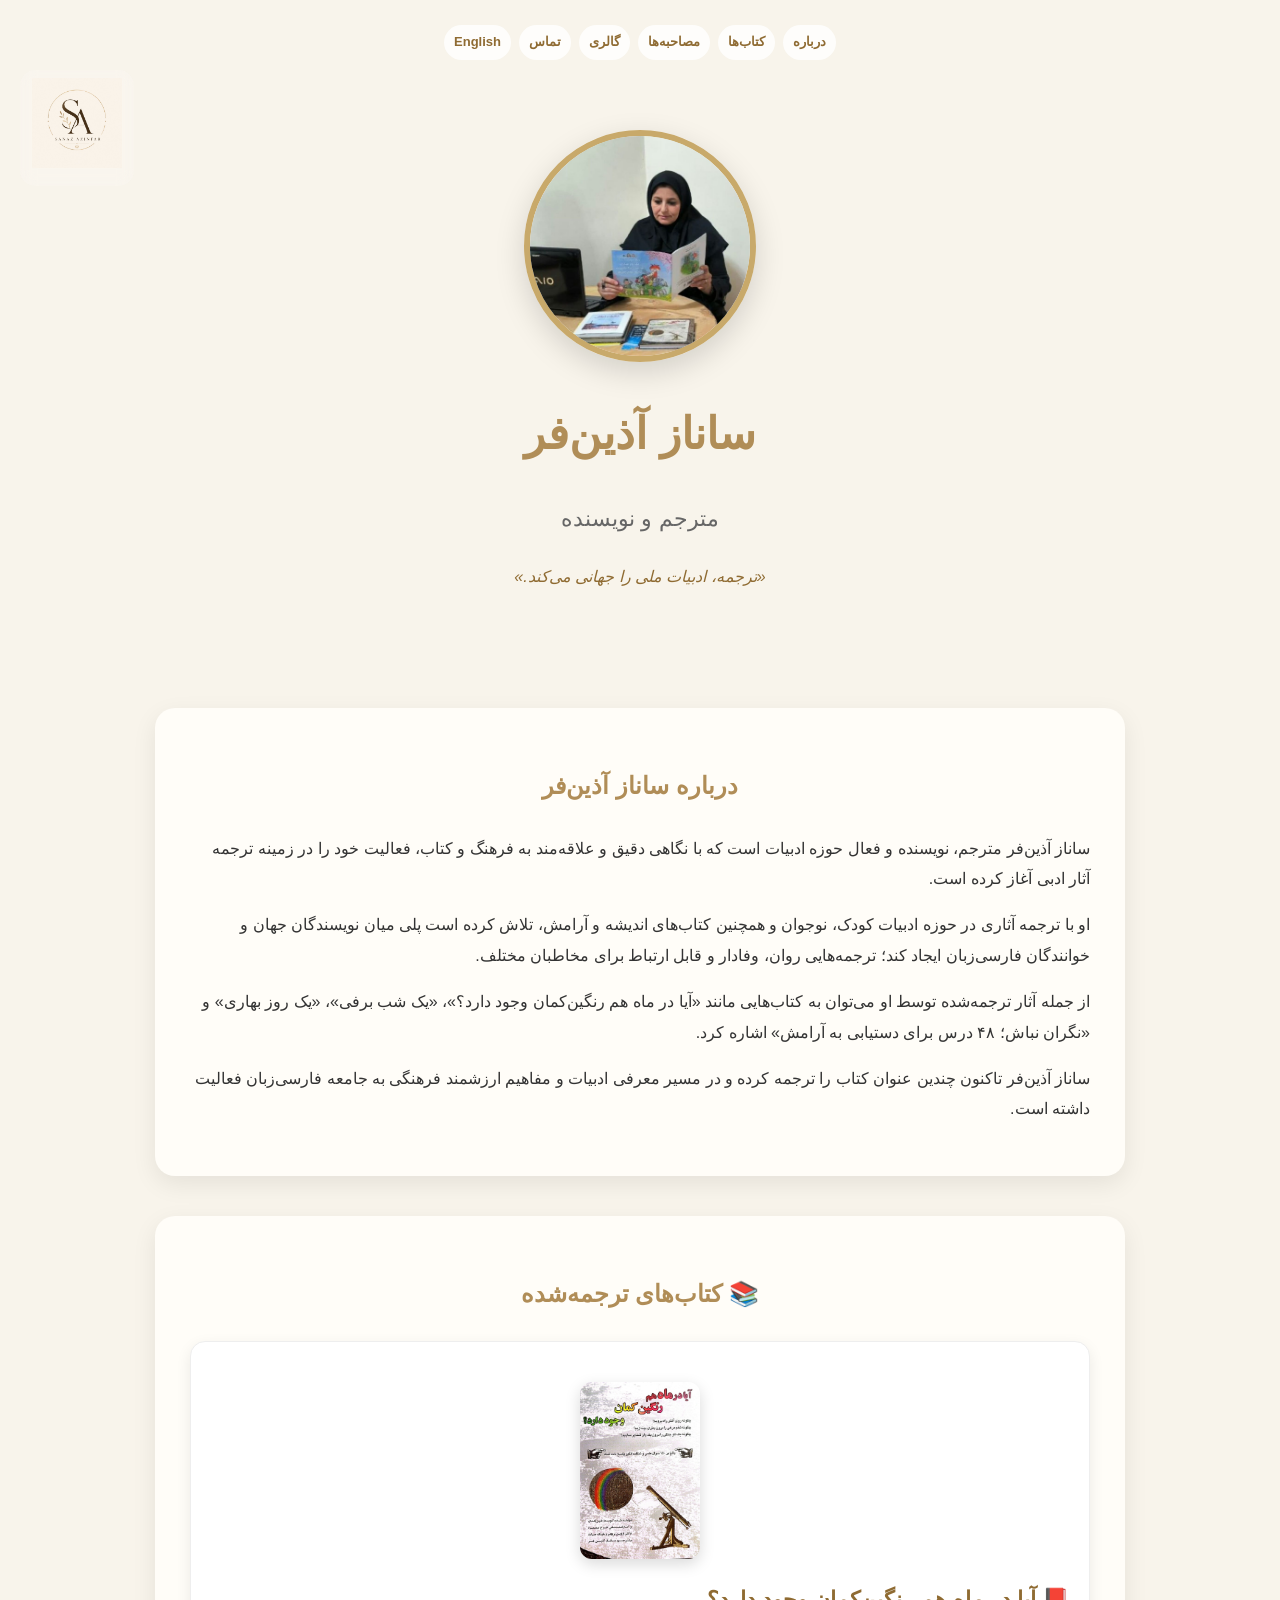
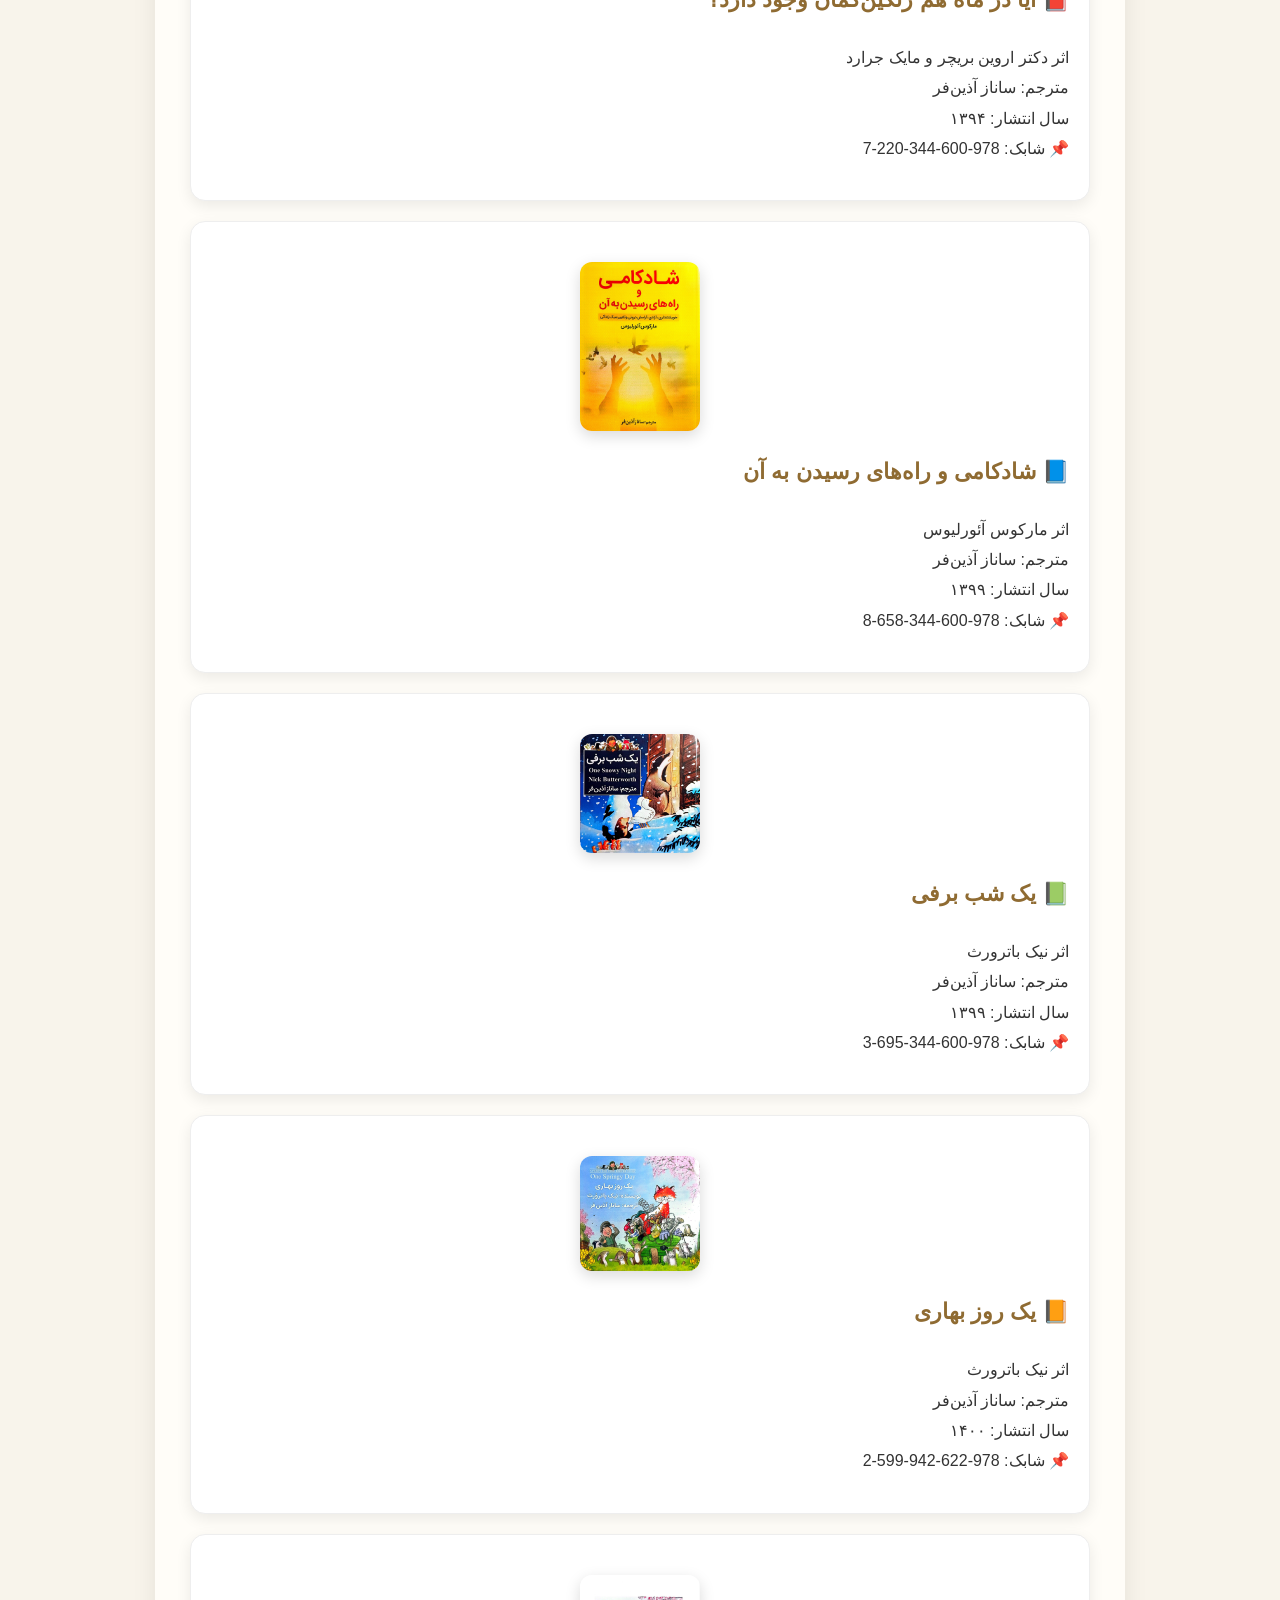
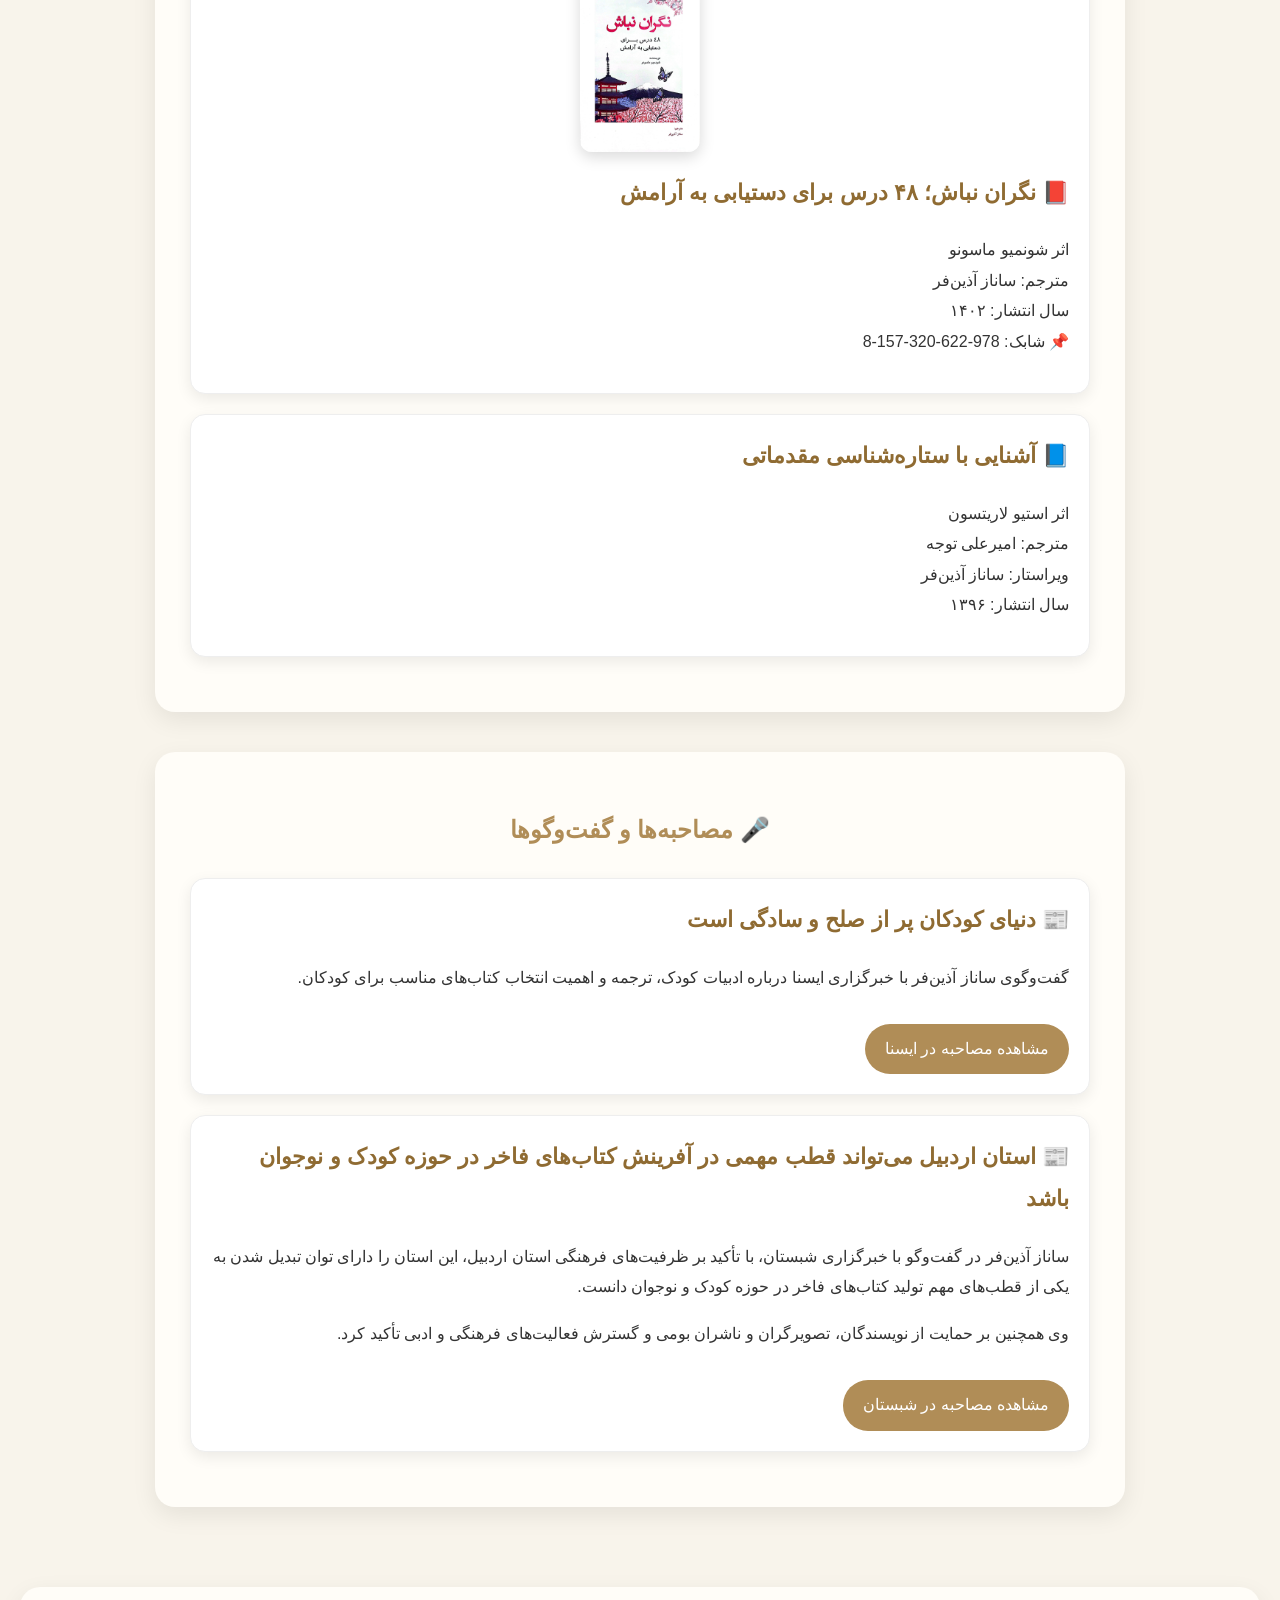
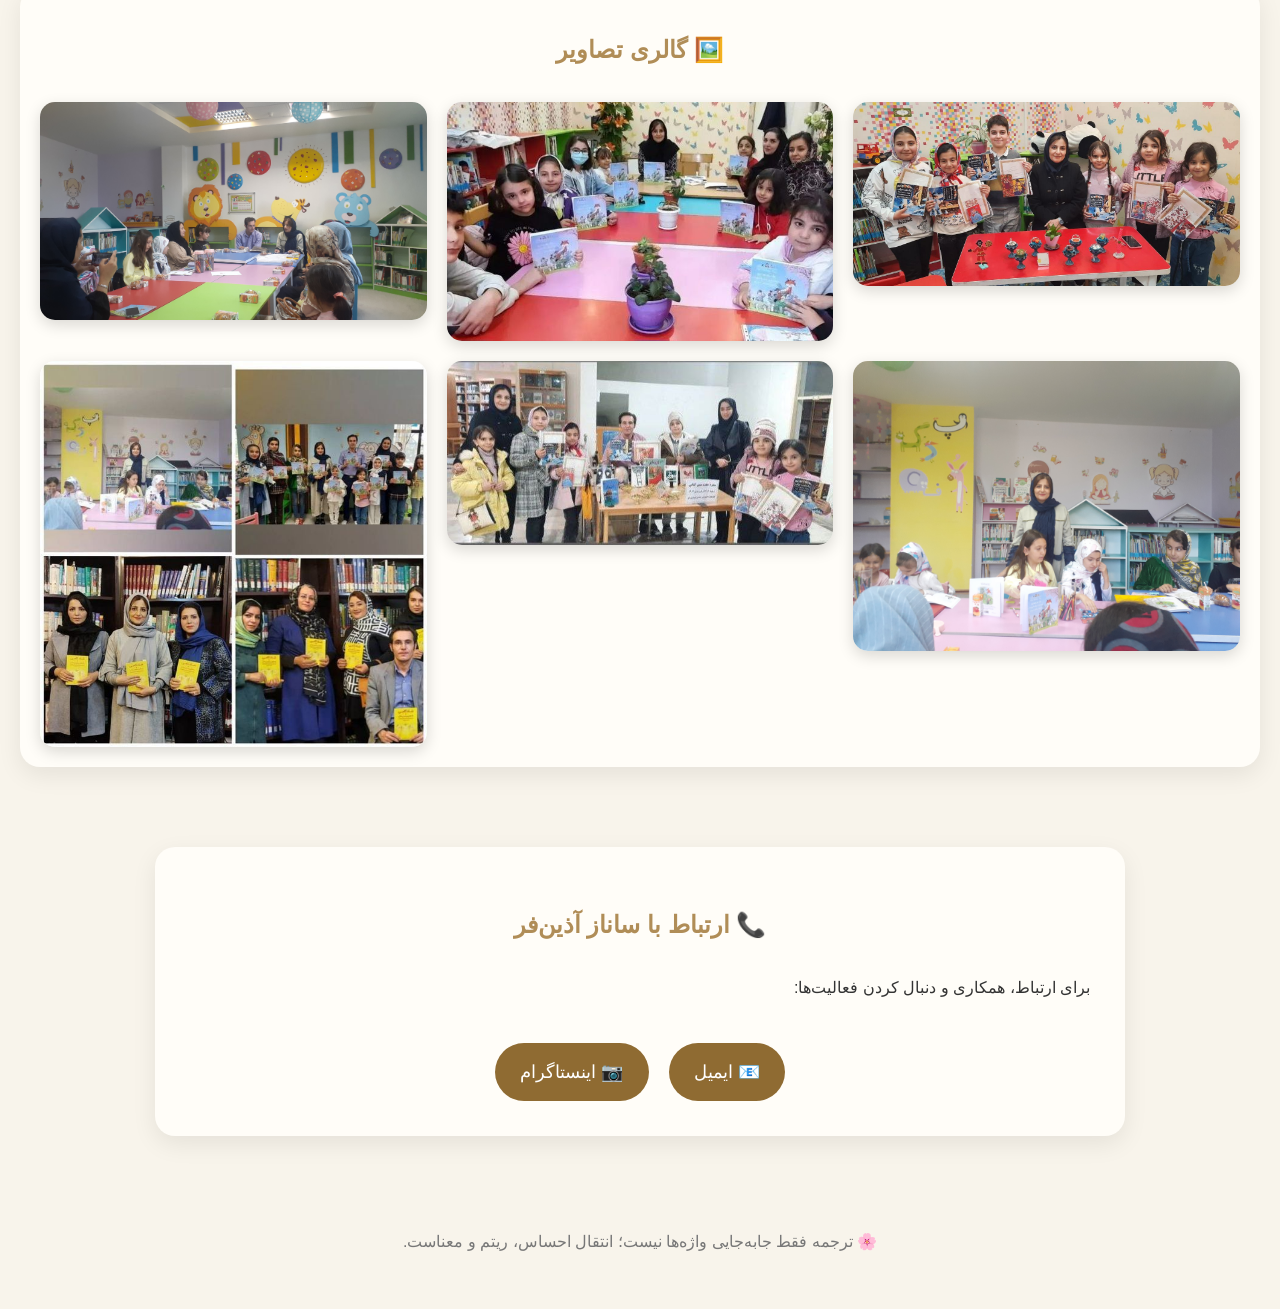
==== index.html @ e82d0c6e "Update index.html" ====
<!DOCTYPE html>
<html lang="fa" dir="rtl">

<head>
<meta charset="UTF-8">
<meta name="viewport" content="width=device-width, initial-scale=1.0">
<title>ساناز آذین‌فر | مترجم و نویسنده</title>

<link rel="stylesheet" href="style.css?v=2">

</head>

<body>

  <div class="logo">
    <img src="logo.jpg" alt="Sanaz Azinfar">
</div>
  
<nav>
<a href="#about">درباره</a>
<a href="#books">کتاب‌ها</a>
<a href="#interviews">مصاحبه‌ها</a>
  <a href="#gallery">گالری</a>
<a href="#contact">تماس</a>
  <a href="en/index.html">English</a>
</nav>
<header>

<img src="sanaz.jpg" class="profile" alt="ساناز آذین‌فر">

<h1>ساناز آذین‌فر</h1>

<p class="job">مترجم و نویسنده</p>

<p class="quote">
«ترجمه، ادبیات ملی را جهانی می‌کند.»
</p>

</header>

<section id="about">
<h2>درباره ساناز آذین‌فر</h2>

<p>
ساناز آذین‌فر مترجم، نویسنده و فعال حوزه ادبیات است که با نگاهی دقیق و علاقه‌مند به فرهنگ و کتاب، فعالیت خود را در زمینه ترجمه آثار ادبی آغاز کرده است.
</p>

<p>
او با ترجمه آثاری در حوزه ادبیات کودک، نوجوان و همچنین کتاب‌های اندیشه و آرامش، تلاش کرده است پلی میان نویسندگان جهان و خوانندگان فارسی‌زبان ایجاد کند؛ ترجمه‌هایی روان، وفادار و قابل ارتباط برای مخاطبان مختلف.
</p>

<p>
از جمله آثار ترجمه‌شده توسط او می‌توان به کتاب‌هایی مانند «آیا در ماه هم رنگین‌کمان وجود دارد؟»، «یک شب برفی»، «یک روز بهاری» و «نگران نباش؛ ۴۸ درس برای دستیابی به آرامش» اشاره کرد.
</p>

<p>
ساناز آذین‌فر تاکنون چندین عنوان کتاب را ترجمه کرده و در مسیر معرفی ادبیات و مفاهیم ارزشمند فرهنگی به جامعه فارسی‌زبان فعالیت داشته است.
</p>

</section>
<section id="books">

<h2>📚 کتاب‌های ترجمه‌شده</h2>

<div class="book">
  <img src="book1.jpg" class="book-img">
<h3>📕 آیا در ماه هم رنگین‌کمان وجود دارد؟</h3>
<p>
اثر دکتر اروین بریچر و مایک جرارد<br>
مترجم: ساناز آذین‌فر<br>
سال انتشار: ۱۳۹۴<br>
📌 شابک: 978-600-344-220-7
</p>
</div>

<div class="book">
  <img src="book2.jpg" class="book-img">
<h3>📘 شادکامی و راه‌های رسیدن به آن</h3>

  <p>
اثر مارکوس آئورلیوس<br>
مترجم: ساناز آذین‌فر<br>
سال انتشار: ۱۳۹۹<br>
📌 شابک: 978-600-344-658-8
</p>
  
</div>

<div class="book">
  <img src="book3.jpg" class="book-img">
<h3>📗 یک شب برفی</h3>
<p>
اثر نیک باترورث<br>
مترجم: ساناز آذین‌فر<br>
سال انتشار: ۱۳۹۹<br>
📌 شابک: 978-600-344-695-3
</p>
</div>

<div class="book">
  <img src="book4.jpg" class="book-img">
<h3>📙 یک روز بهاری</h3>
<p>
اثر نیک باترورث<br>
مترجم: ساناز آذین‌فر<br>
سال انتشار: ۱۴۰۰<br>
📌 شابک: 978-622-942-599-2
</p>
</div>

<div class="book">
  <img src="book5.jpg" class="book-img">
<h3>📕 نگران نباش؛ ۴۸ درس برای دستیابی به آرامش</h3>
<p>
اثر شونمیو ماسونو<br>
مترجم: ساناز آذین‌فر<br>
سال انتشار: ۱۴۰۲<br>
📌 شابک: 978-622-320-157-8
</p>
</div>

<div class="book">
<h3>📘 آشنایی با ستاره‌شناسی مقدماتی</h3>
<p>
اثر استیو لاریتسون<br>
مترجم: امیرعلی توجه<br>
ویراستار: ساناز آذین‌فر<br>
سال انتشار: ۱۳۹۶
</p>
</div>

</section>
<section id="interviews">
<h2>🎤 مصاحبه‌ها و گفت‌وگوها</h2>

<div class="book">

<h3>📰 دنیای کودکان پر از صلح و سادگی است</h3>

<p>
گفت‌وگوی ساناز آذین‌فر با خبرگزاری ایسنا درباره ادبیات کودک، ترجمه و اهمیت انتخاب کتاب‌های مناسب برای کودکان.
</p>

<a href="https://www.isna.ir/news/1402110402718/%D8%AF%D9%86%DB%8C%D8%A7%DB%8C-%DA%A9%D9%88%D8%AF%DA%A9%D8%A7%D9%86-%D9%BE%D8%B1-%D8%A7%D8%B2-%D8%B5%D9%84%D8%AD-%D9%88-%D8%B3%D8%A7%D8%AF%DA%AF%DB%8C-%D8%A7%D8%B3%D8%AA" target="_blank">
مشاهده مصاحبه در ایسنا
</a>

</div>

  <div class="book">
    <h3>📰 استان اردبیل می‌تواند قطب مهمی در آفرینش کتاب‌های فاخر در حوزه کودک و نوجوان باشد</h3>

    <p>
        ساناز آذین‌فر در گفت‌وگو با خبرگزاری شبستان، با تأکید بر ظرفیت‌های فرهنگی استان اردبیل، این استان را دارای توان تبدیل شدن به یکی از قطب‌های مهم تولید کتاب‌های فاخر در حوزه کودک و نوجوان دانست.
    </p>

    <p>
        وی همچنین بر حمایت از نویسندگان، تصویرگران و ناشران بومی و گسترش فعالیت‌های فرهنگی و ادبی تأکید کرد.
    </p>

    <a href="https://www.shabestan.news/news/1042023/%D8%A7%D8%B3%D8%AA%D8%A7%D9%86-%D8%A7%D8%B1%D8%AF%D8%A8%DB%8C%D9%84-%D9%85%DB%8C-%D8%AA%D9%88%D8%A7%D9%86%D8%AF-%D9%82%D8%B7%D8%A8-%D9%85%D9%87%D9%85%DB%8C-%D8%AF%D8%B1-%D8%A2%D9%81%D8%B1%DB%8C%D9%86%D8%B4-%DA%A9%D8%AA%D8%A7%D8%A8-%D9%87%D8%A7%DB%8C-%D9%81%D8%A7%D8%AE%D8%B1-%D8%AF%D8%B1-%D8%AD%D9%88%D8%B2%D9%87"
       target="_blank">
       مشاهده مصاحبه در شبستان
    </a>
</div>
  
</section>

  <section id="gallery">
    <h2>🖼️ گالری تصاویر</h2>

    <div class="gallery">

<img src="photo2.jpg" alt="عکس 2">
<img src="photo3.jpg" alt="عکس 3">
<img src="photo4.jpg" alt="عکس 4">
<img src="photo5.jpg" alt="عکس 5">
<img src="photo6.jpg" alt="عکس 6">
      <img src="photo7.jpg" alt="عکس 7">
      
    </div>
</section>

<section id="contact">

<h2>📞 ارتباط با ساناز آذین‌فر</h2>

<p>برای ارتباط، همکاری و دنبال کردن فعالیت‌ها:</p>

<div class="social-links">

<a href="mailto:sanazazinfar38@gmail.com" target="_blank">
📧 ایمیل
</a>

<a href="https://www.instagram.com/sanaz_azinfar" target="_blank">
📷 اینستاگرام
</a>

</div>

</section>

<footer>

<p>
🌸 ترجمه فقط جابه‌جایی واژه‌ها نیست؛ انتقال احساس، ریتم و معناست.
</p>

</footer>

  <script>
window.addEventListener("scroll", function () {
    const nav = document.querySelector("nav");

    if (window.scrollY > 200) {
        nav.classList.add("show");
    } else {
        nav.classList.remove("show");
    }
});
</script>
  
</body>
</html>
---- style.css ----
@import url('https://fonts.googleapis.com/css2?family=Vazirmatn:wght@400;500;700&display=swap');

body{
    font-family:'Vazirmatn', sans-serif;
    line-height:2;
}
body{
    margin:0;
    background:#f8f4eb;
    color:#333;
    font-family:Tahoma,sans-serif;
    line-height:1.9;
}

header{
    text-align:center;
    padding:60px 20px;
}

.profile{
    width:220px;
    height:220px;
    border-radius:50%;
    object-fit:cover;
    border:6px solid #c8a96a;
    box-shadow:0 10px 30px rgba(0,0,0,.15);
}

h1{
    color:#b08d57;
    font-size:44px;
    margin:20px 0 10px;
}

.job{
    font-size:22px;
    color:#666;
}

.quote{
    color:#8f6b32;
    font-style:italic;
}

section{
    max-width:900px;
    margin:40px auto;
    padding:35px;
    background:#fffdf8;
    border-radius:20px;
    box-shadow:0 8px 25px rgba(0,0,0,.08);
}

h2{
    color:#b08d57;
    text-align:center;
    margin-bottom:25px;
}

.book{
    background:#ffffff;
    border-right:6px solid #c8a96a;
    border-radius:15px;
    padding:20px;
    margin:20px 0;
    box-shadow:0 5px 15px rgba(0,0,0,.08);
    transition:transform .25s ease;
}

.book:hover{
    transform:translateY(-5px);
}

.book h3{
    margin-top:0;
    color:#8f6b32;
}

footer{
    text-align:center;
    padding:35px;
    color:#777;
}

.email-btn{
    display:inline-block;
    background:#b08d57;
    color:white;
    text-decoration:none;
    padding:14px 35px;
    border-radius:40px;
    font-size:18px;
    transition:.3s;
}

.email-btn:hover{
    transform:scale(1.05);
    background:#8f6b32;
}

.book-img{
    width:120px !important;
    height:180px !important;
    object-fit:cover;
    display:block;
    margin:0 auto 20px;
    border-radius:12px;
    box-shadow:0 5px 15px rgba(0,0,0,.15);
}

@media (max-width:768px){

.profile{
    width:170px;
    height:170px;
}

h1{
    font-size:34px;
}

section{
    margin:20px;
    padding:25px;
}

}
.book-img{
    width:120px !important;
    max-width:120px !important;
    height:auto !important;
    display:block !important;
    margin:20px auto !important;
    border-radius:12px;
}
.book{
    border:1px solid #eee;
}

.book h3{
    font-size:22px;
}

a{
    display:inline-block;
    margin-top:15px;
    padding:10px 20px;
    background:#b08d57;
    color:white;
    border-radius:25px;
    text-decoration:none;
}

a:hover{
    opacity:.8;
}
.profile-img{
    width:220px;
    height:220px;
    object-fit:cover;
    border-radius:50%;
    display:block;
    margin:20px auto;
    box-shadow:0 8px 25px rgba(0,0,0,.15);
}

nav{
    position:fixed;
    top:10px;
    left:50%;
    transform:translateX(-50%);
    display:flex;
    justify-content:center;
    align-items:center;
    gap:8px;
    background:transparent;
    padding:0;
    z-index:9999;
}

nav a{
    background:#ffffffcc;
    color:#8f6b32;
    text-decoration:none;
    padding:5px 10px;
    border-radius:20px;
    font-size:13px;
    font-weight:bold;
    transition:.3s;
}

nav a:hover{
    background:#8f6b32;
    color:#fff;
}

html{
    scroll-behavior:smooth;
}
.logo{
    position: fixed;
top:70px;
    left:20px;
    z-index:1000;
    background: rgba(255,255,255,.15);
    backdrop-filter: blur(8px);
    padding:8px 12px;
    border-radius:15px;
    transition:.3s;
}

.logo img{
    width:90px;
    height:auto;
}

.logo:hover{
    transform:scale(1.08);
}
#gallery{
    max-width:1200px;
    margin:80px auto;
    padding:20px;
}

#gallery h2{
    text-align:center;
    margin-bottom:30px;
}

.gallery{
    display:grid;
    grid-template-columns:repeat(3,1fr);
    gap:20px;
}

.gallery img{
    width:100%;
    border-radius:15px;
    box-shadow:0 5px 15px rgba(0,0,0,.15);
    transition:.3s;
    cursor:pointer;
}

.gallery img:hover{
    transform:scale(1.04);
}
.social-links{
    display:flex;
    justify-content:center;
    gap:20px;
    flex-wrap:wrap;
    margin-top:25px;
}

.social-links a{
    background:#8f6b32;
    color:white;
    text-decoration:none;
    padding:12px 25px;
    border-radius:30px;
    font-size:18px;
    transition:.3s;
}

.social-links a:hover{
    background:#c8a96a;
    transform:scale(1.05);
}
body{
    padding-top:70px;
}
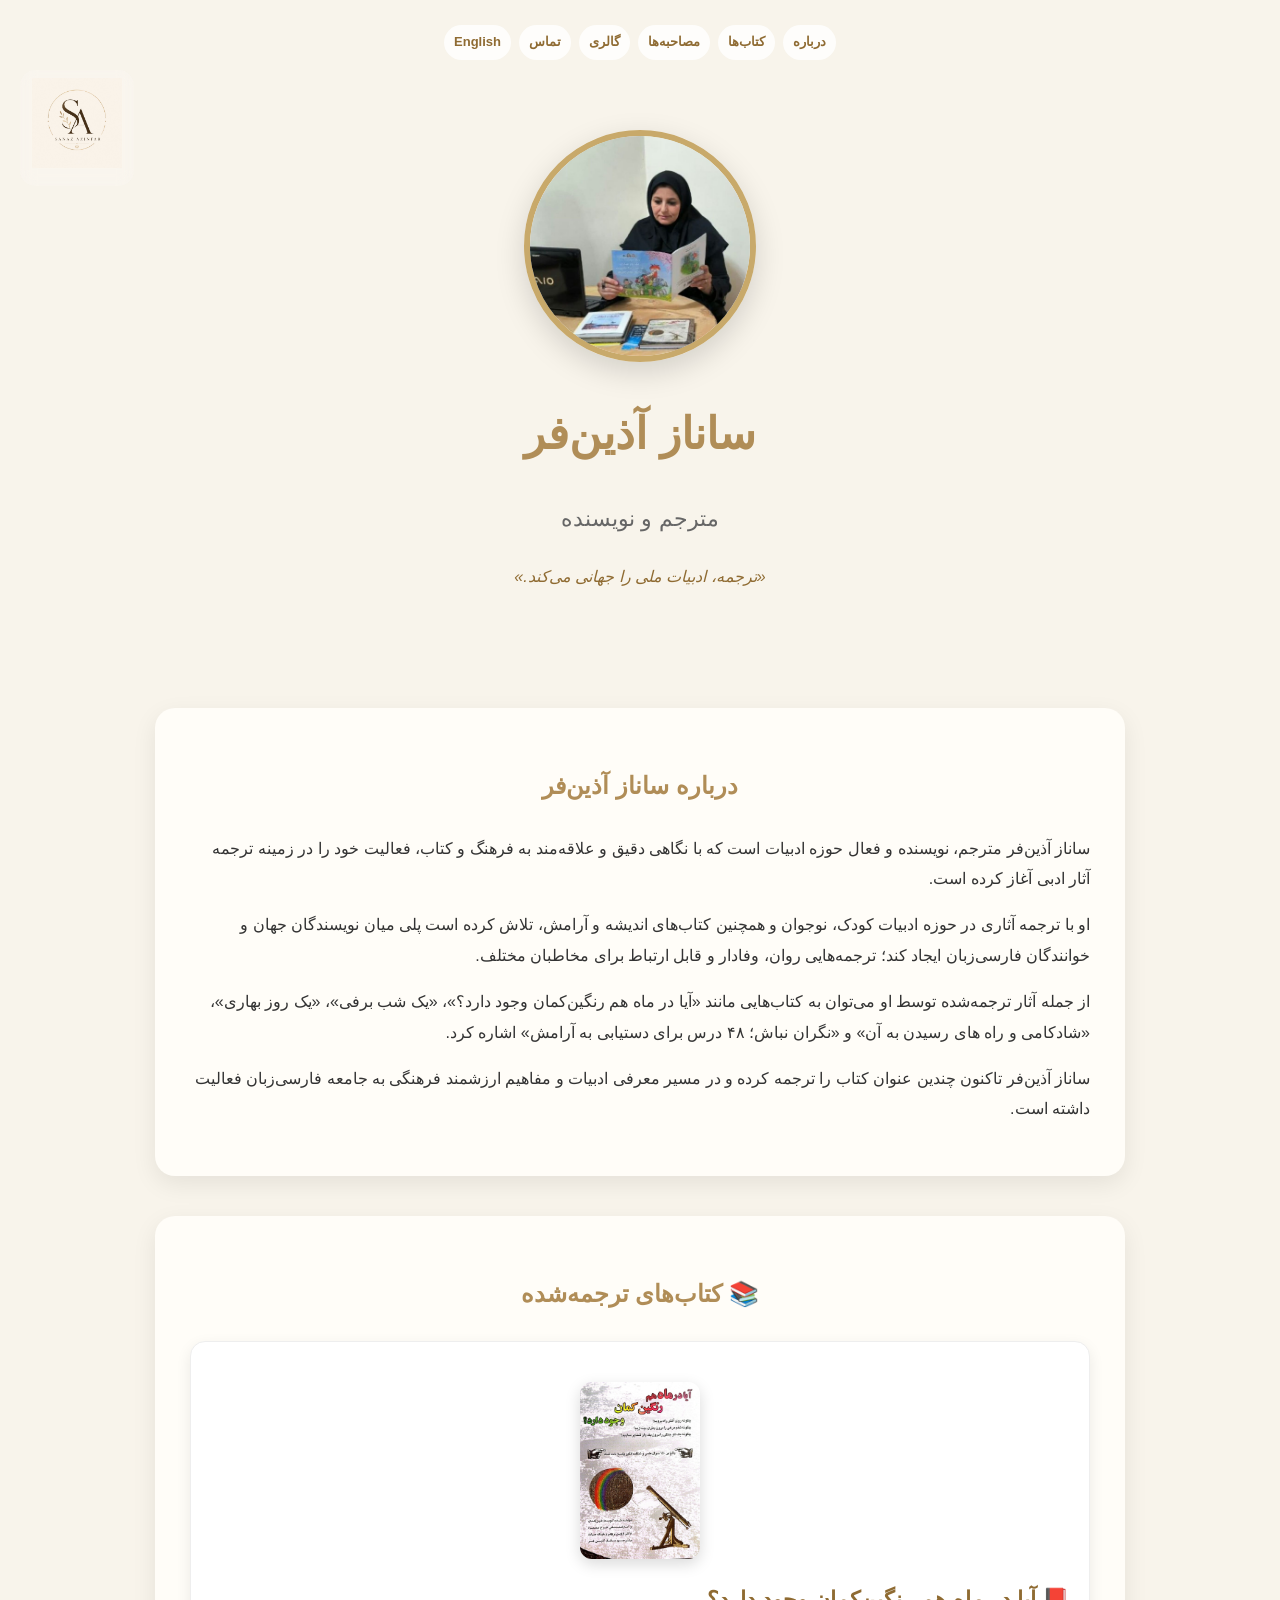
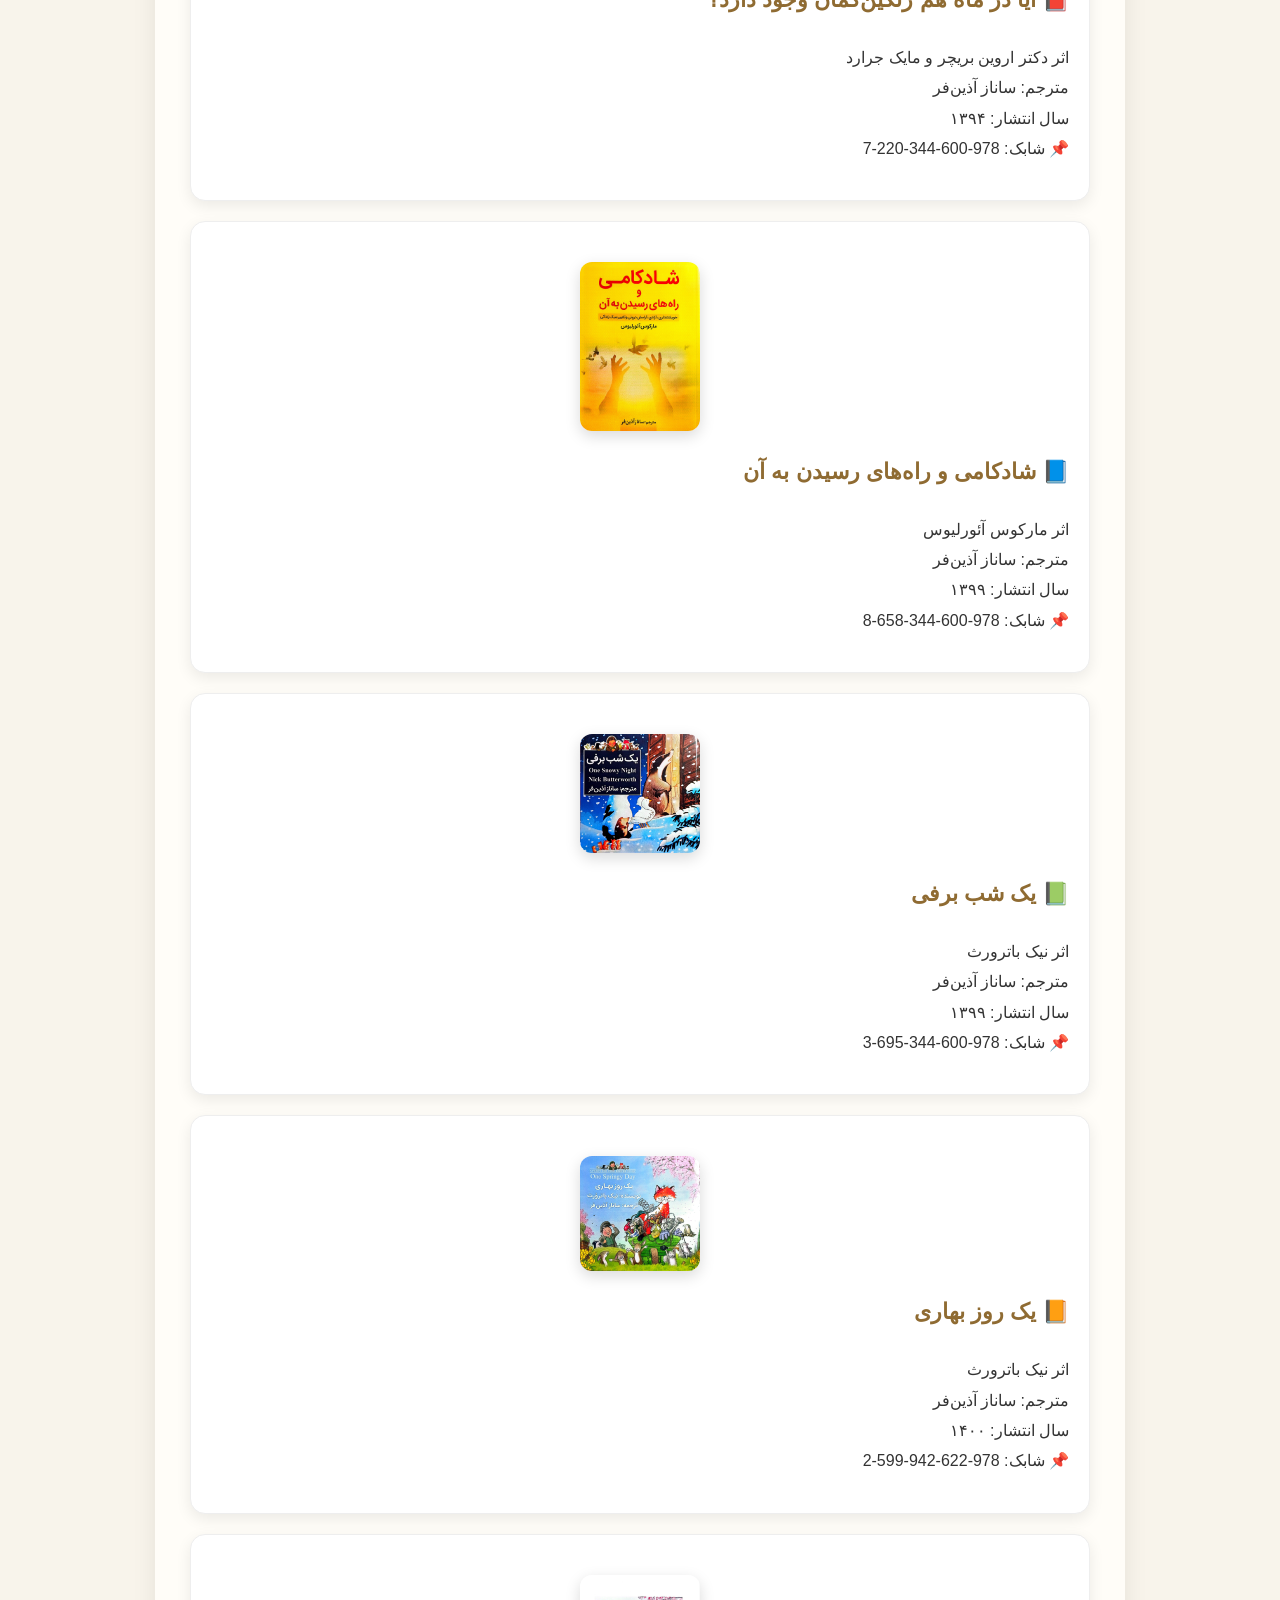
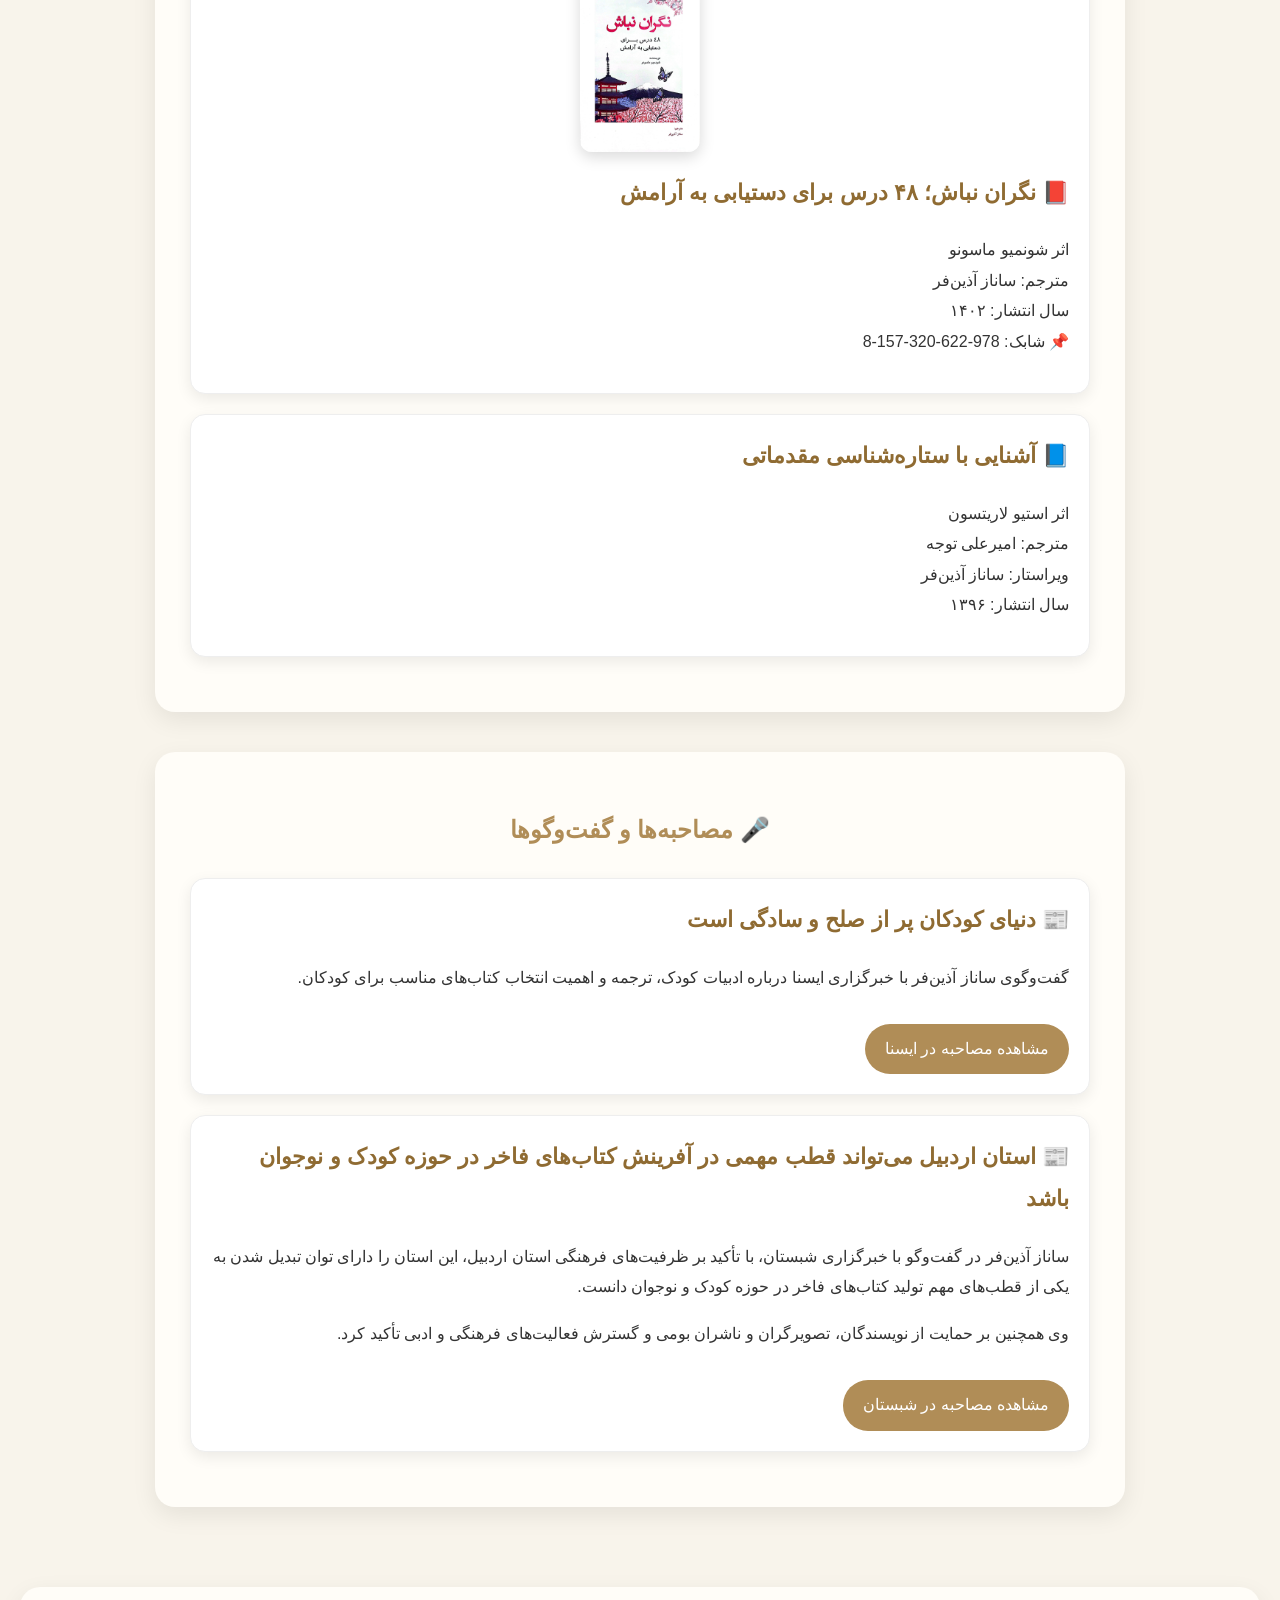
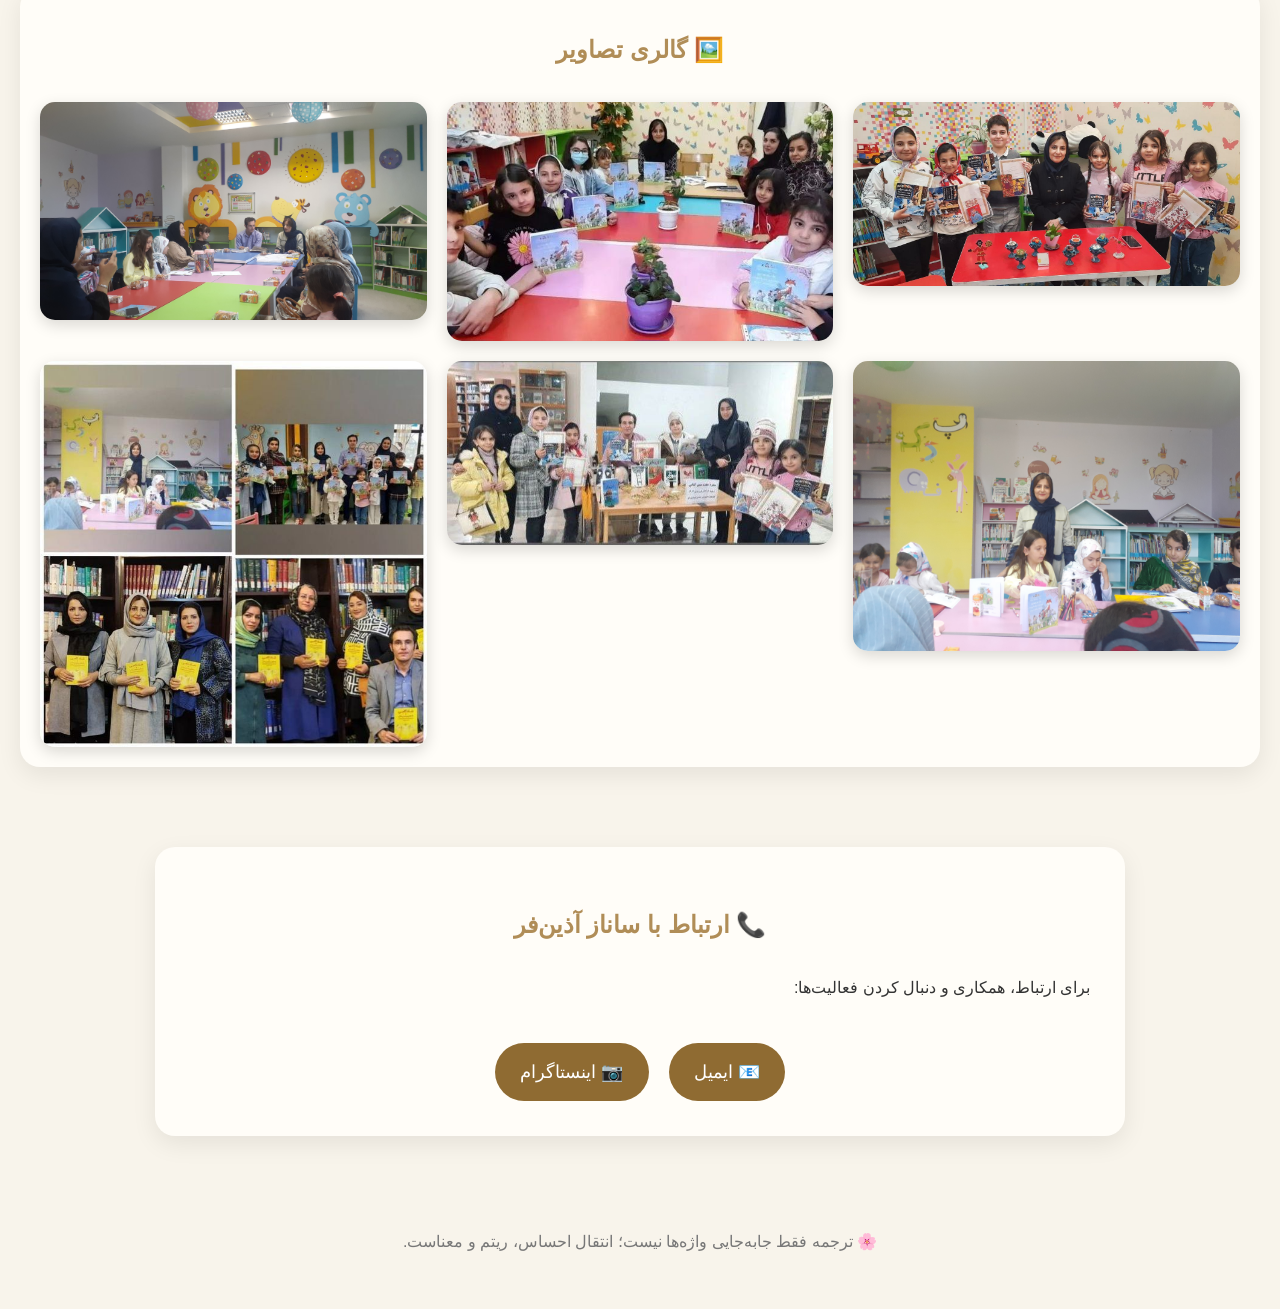
==== commit 35ea8aa3: "Update index.html" ====
--- a/index.html
+++ b/index.html
@@ -5,7 +5,11 @@
 <meta charset="UTF-8">
 <meta name="viewport" content="width=device-width, initial-scale=1.0">
 <title>ساناز آذین‌فر | مترجم و نویسنده</title>
-
+  
+<link rel="alternate" hreflang="fa" href="https://sanazazinfar.ir/">
+
+<link rel="alternate" hreflang="en" href="https://sanazazinfar.ir/en/">
+  
 <link rel="stylesheet" href="style.css?v=2">
 
 </head>
@@ -50,7 +54,7 @@
 </p>
 
 <p>
-از جمله آثار ترجمه‌شده توسط او می‌توان به کتاب‌هایی مانند «آیا در ماه هم رنگین‌کمان وجود دارد؟»، «یک شب برفی»، «یک روز بهاری» و «نگران نباش؛ ۴۸ درس برای دستیابی به آرامش» اشاره کرد.
+از جمله آثار ترجمه‌شده توسط او می‌توان به کتاب‌هایی مانند «آیا در ماه هم رنگین‌کمان وجود دارد؟»، «یک شب برفی»، «یک روز بهاری»، «شادکامی و راه های رسیدن به آن» و «نگران نباش؛ ۴۸ درس برای دستیابی به آرامش» اشاره کرد.
 </p>
 
 <p>
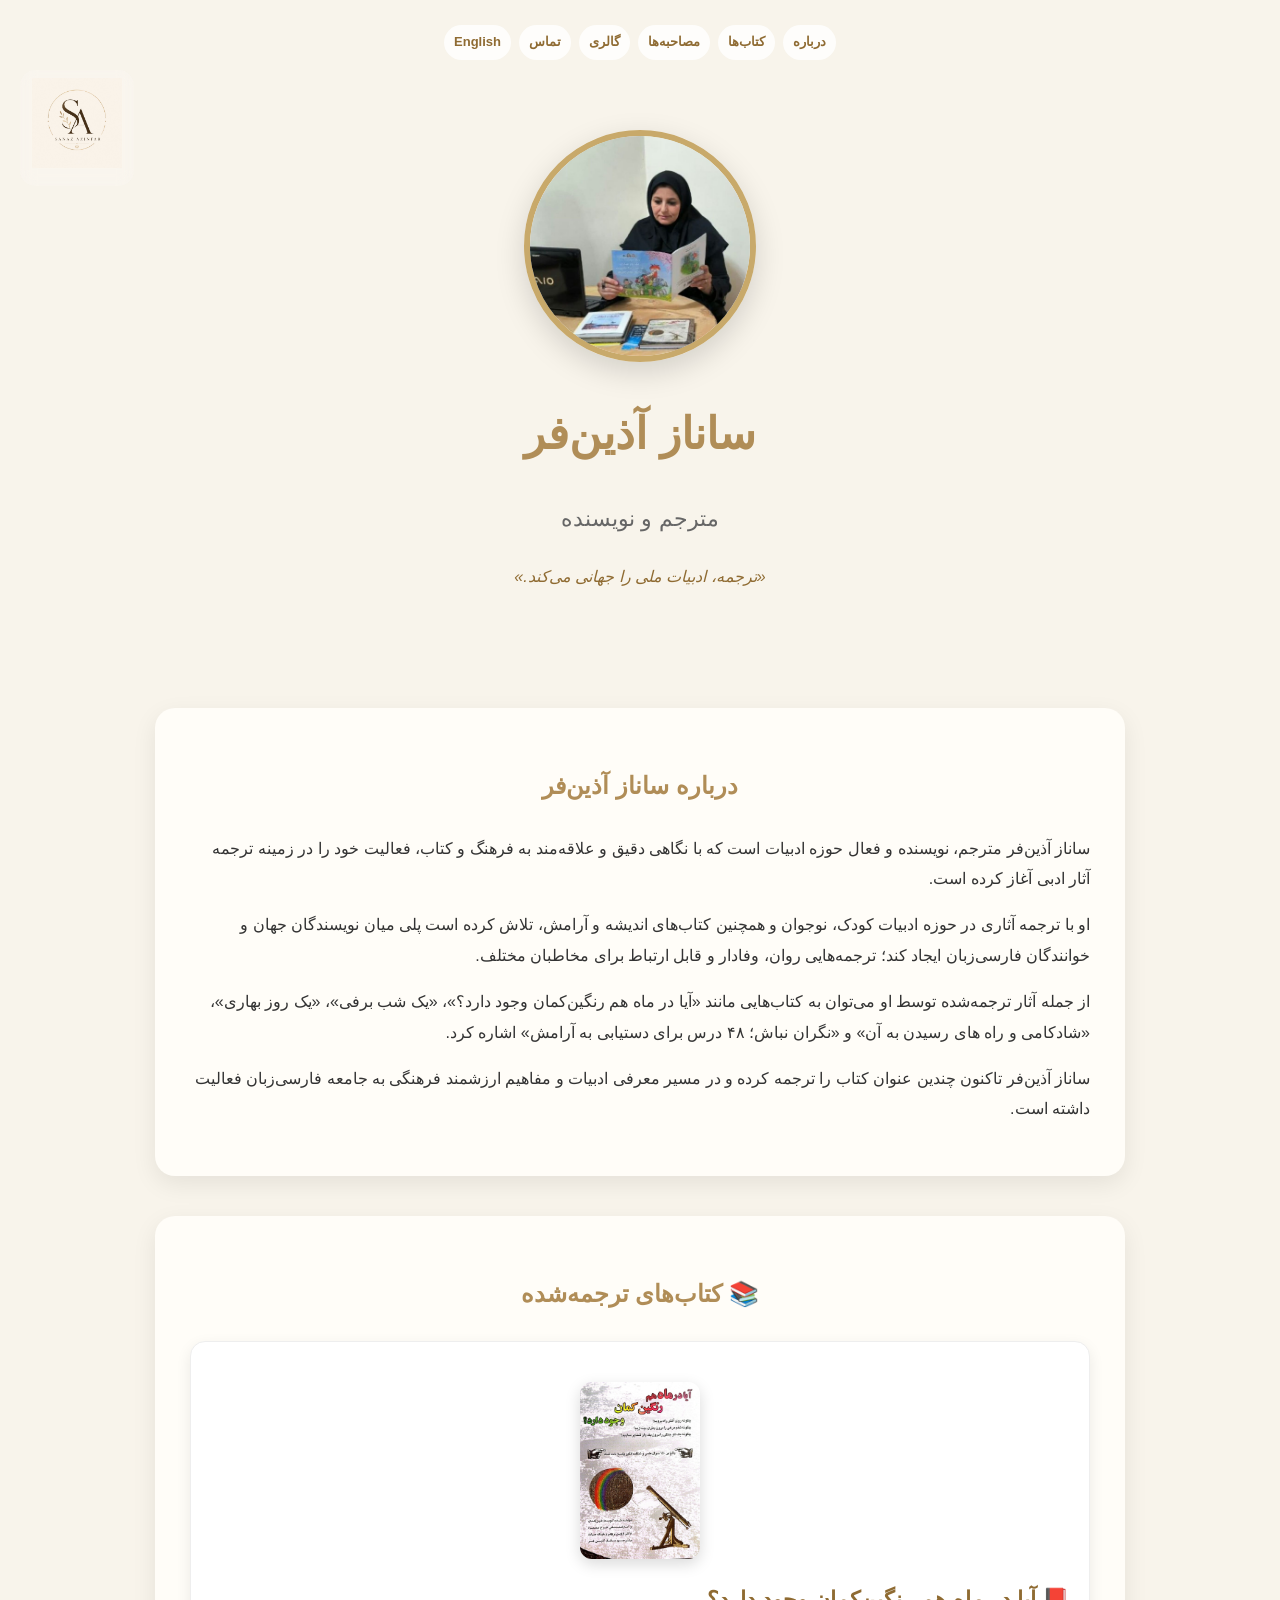
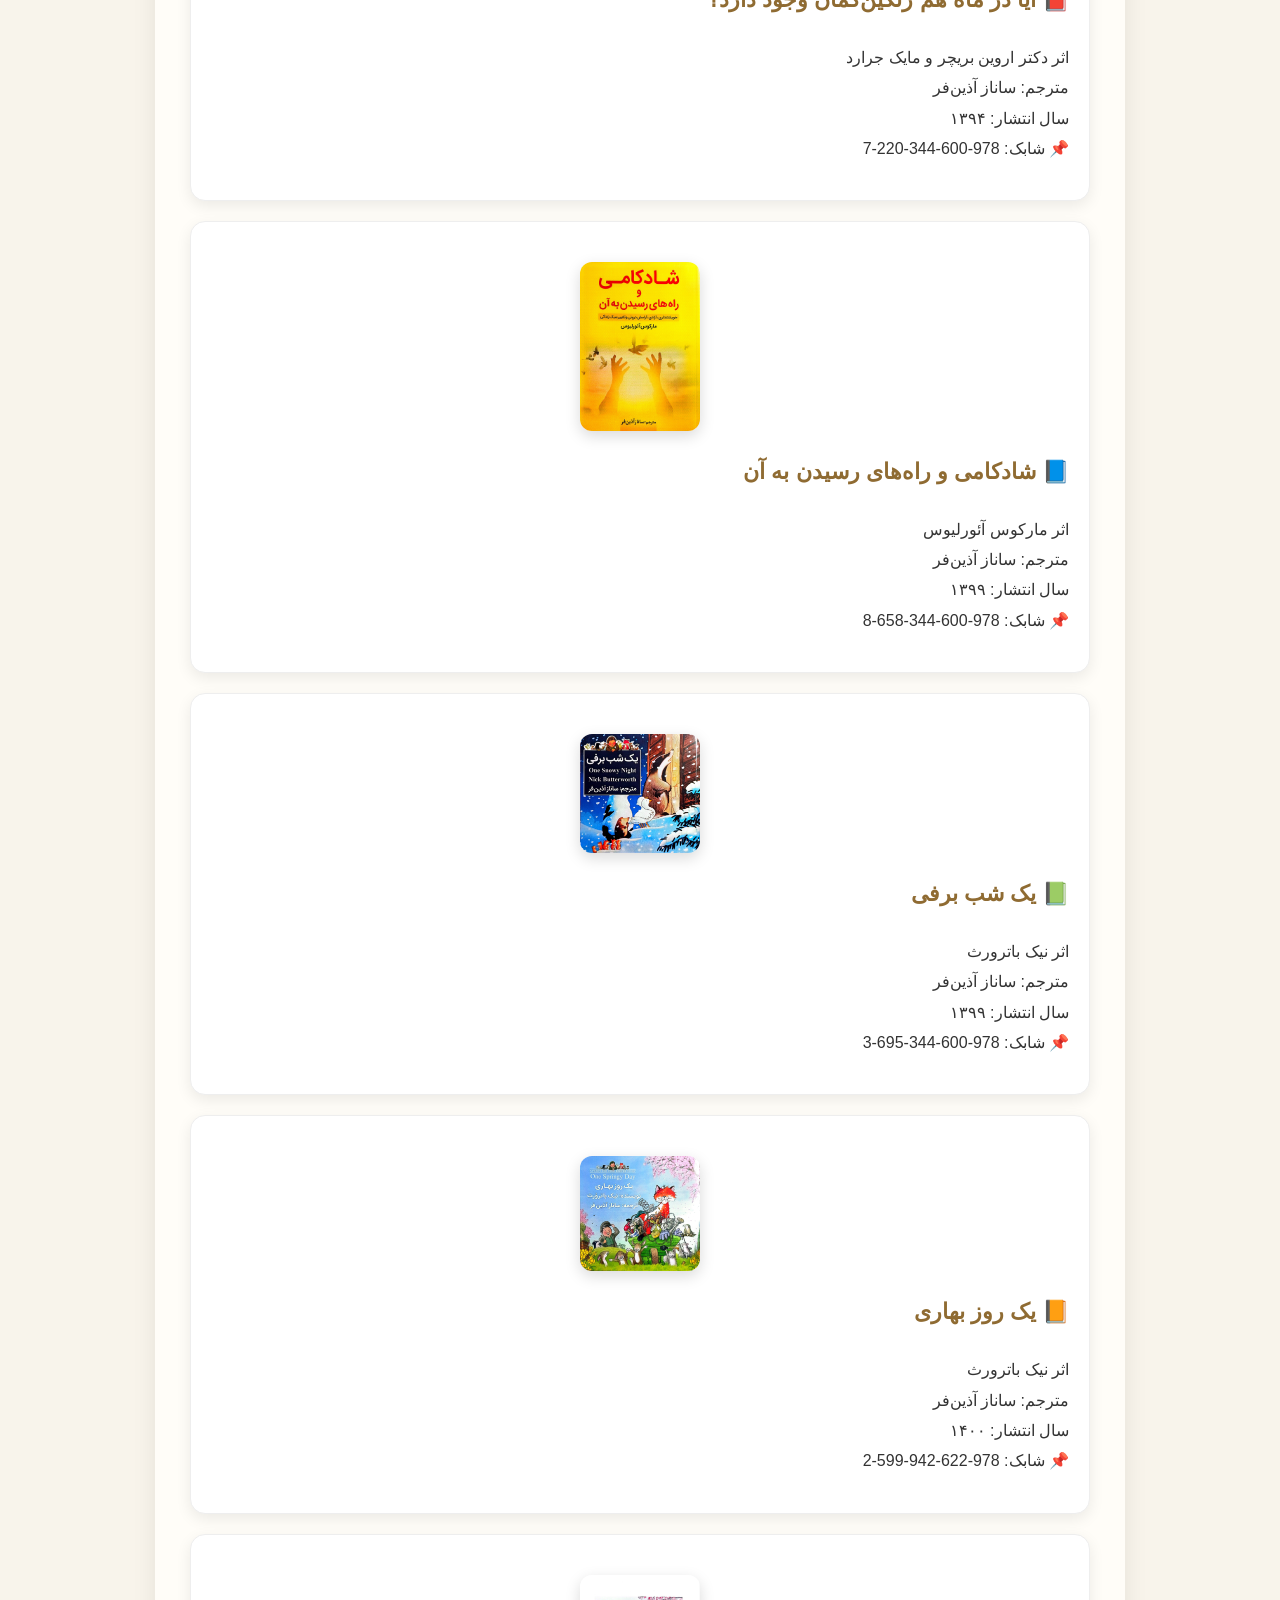
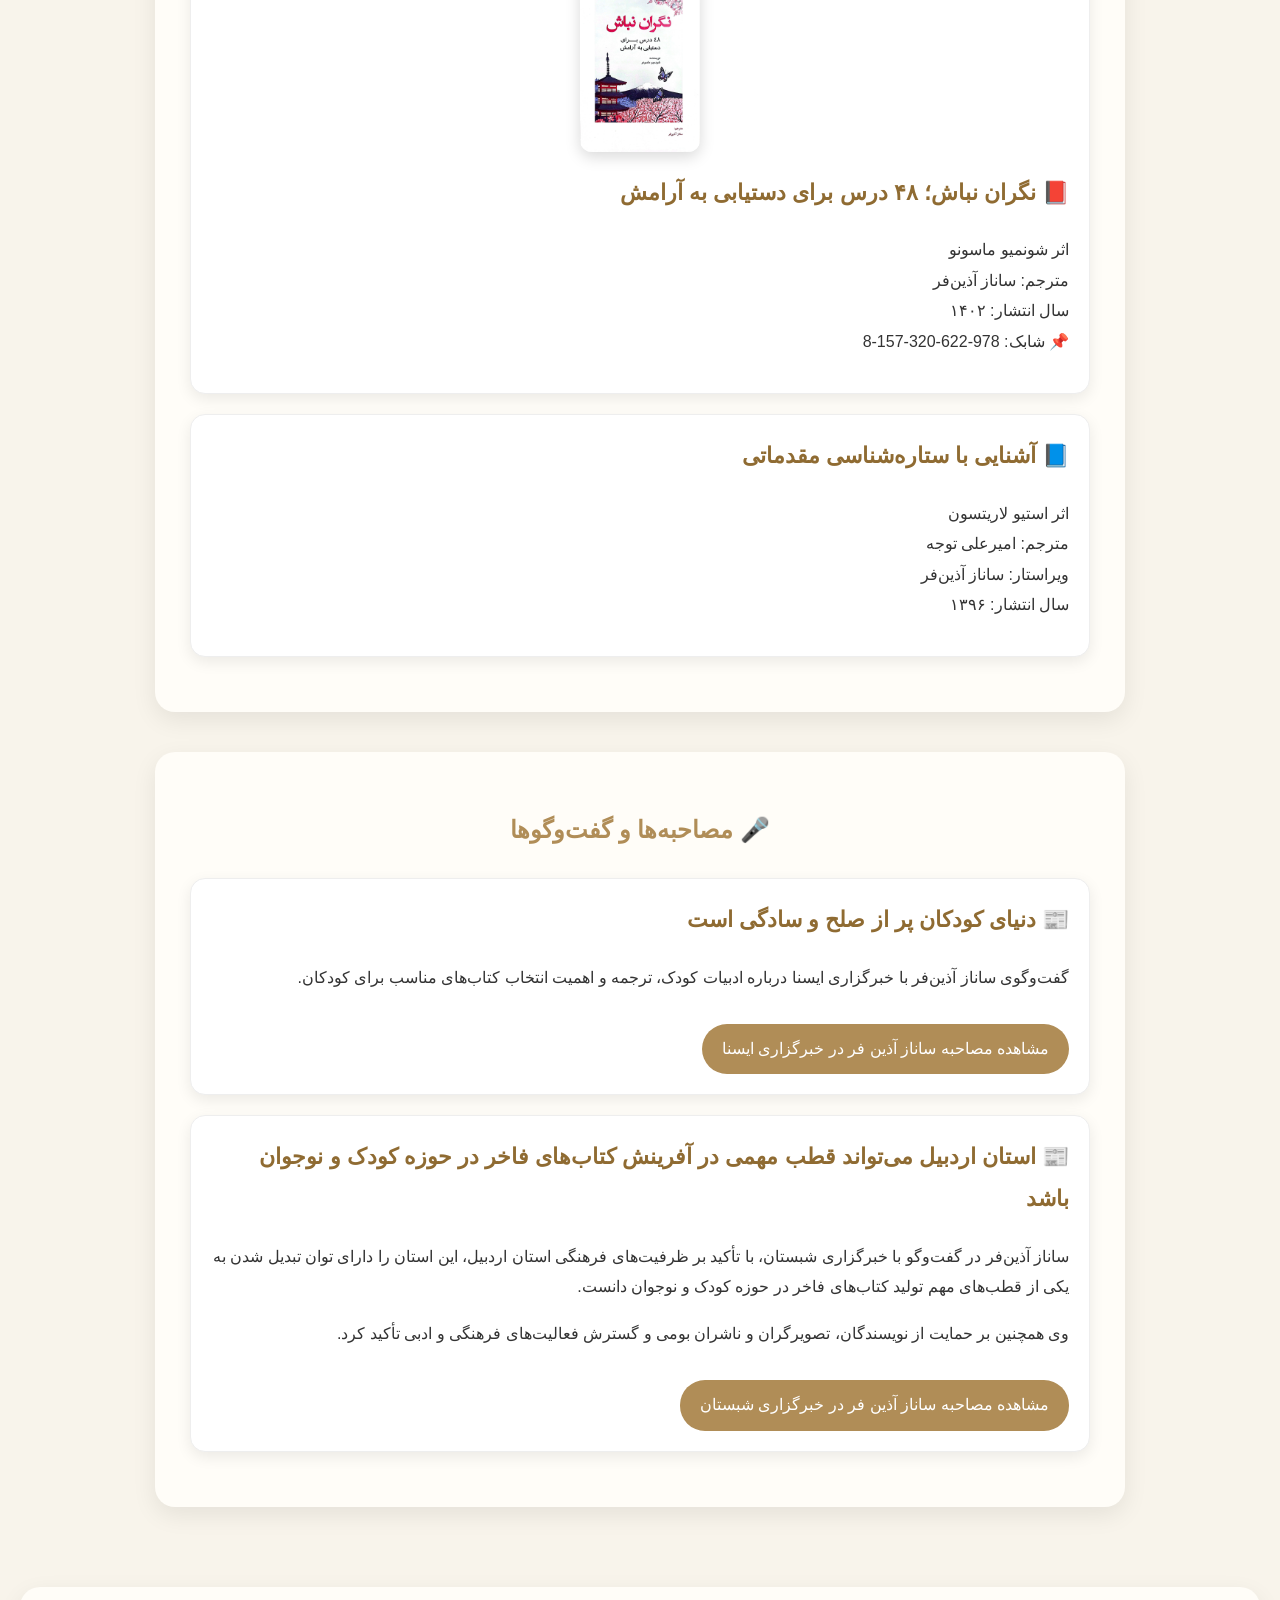
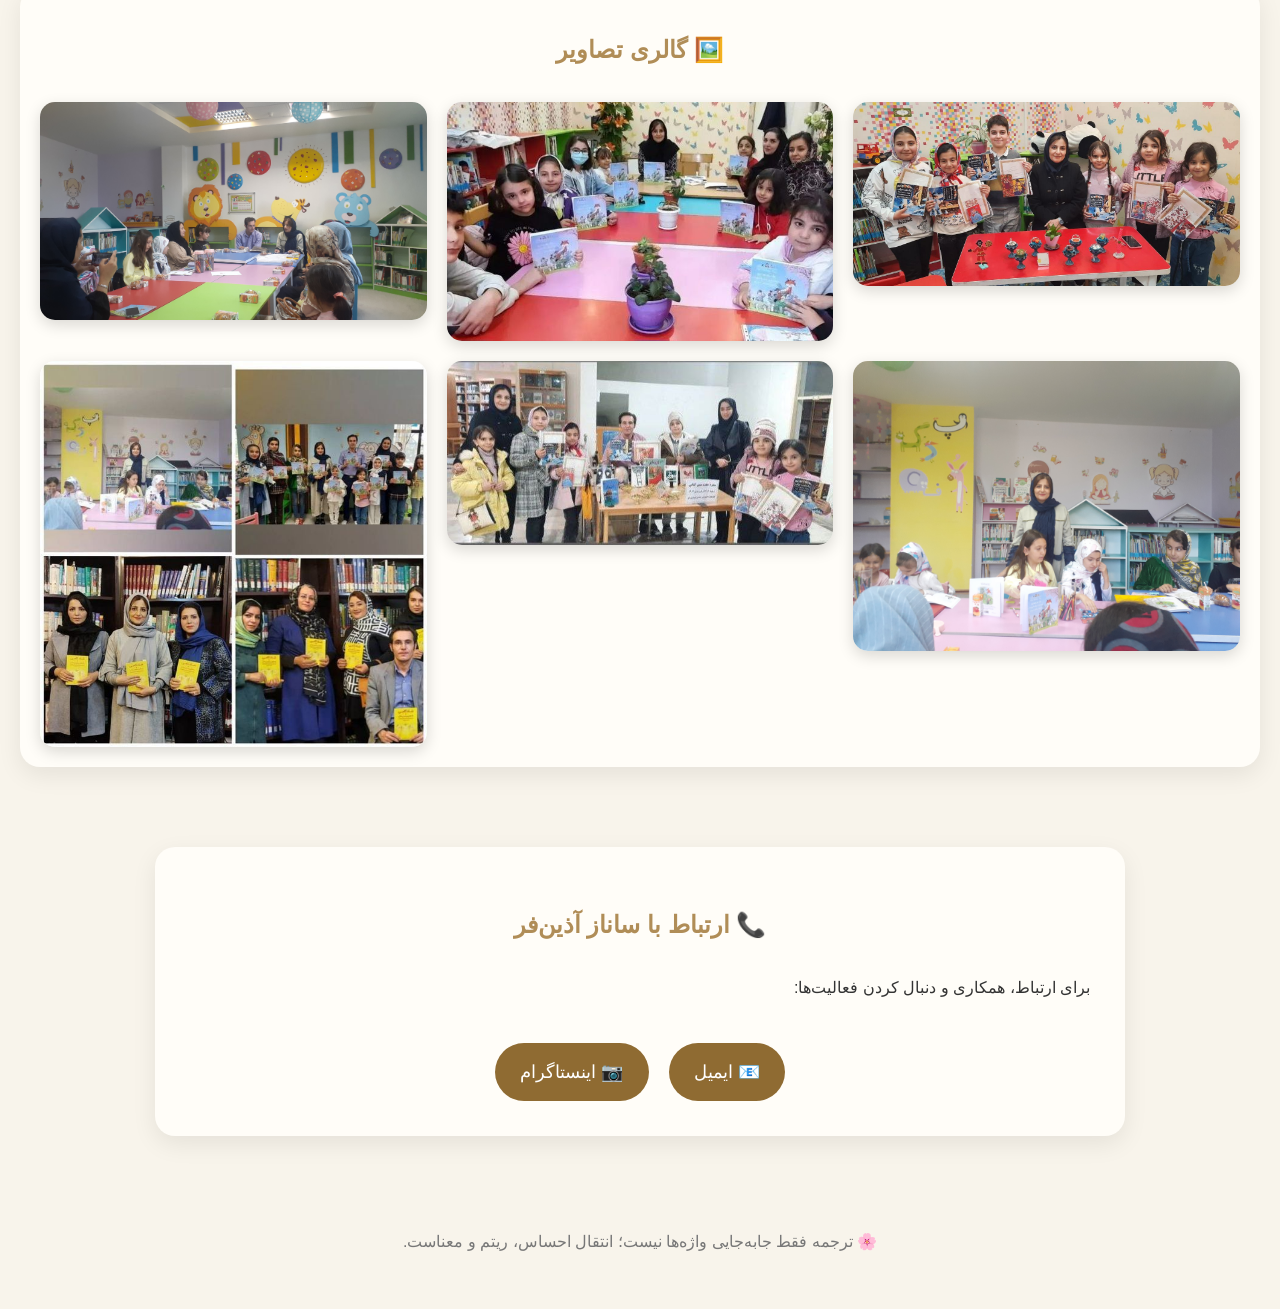
==== commit 183f41e4: "Update index.html" ====
--- a/index.html
+++ b/index.html
@@ -1,10 +1,23 @@
 <!DOCTYPE html>
 <html lang="fa" dir="rtl">
 
+  <script type="application/ld+json">
+{
+"@context":"https://schema.org",
+"@type":"Person",
+"name":"ساناز آذین‌فر",
+"alternateName":"Sanaz Azinfar",
+"jobTitle":"مترجم و نویسنده",
+"url":"https://sanazazinfar.ir/"
+}
+</script>
+  
 <head>
 <meta charset="UTF-8">
 <meta name="viewport" content="width=device-width, initial-scale=1.0">
 <title>ساناز آذین‌فر | مترجم و نویسنده</title>
+
+  <meta name="description" content="وب‌سایت رسمی ساناز آذین‌فر، مترجم و نویسنده. معرفی کتاب‌های ترجمه‌شده، مصاحبه‌ها، آثار و راه‌های ارتباط با Sanaz Azinfar.">
   
 <link rel="alternate" hreflang="fa" href="https://sanazazinfar.ir/">
 
@@ -17,7 +30,7 @@
 <body>
 
   <div class="logo">
-    <img src="logo.jpg" alt="Sanaz Azinfar">
+  <img src="logo.jpg" alt="لوگوی رسمی ساناز آذین‌فر مترجم و نویسنده">
 </div>
   
 <nav>
@@ -30,7 +43,7 @@
 </nav>
 <header>
 
-<img src="sanaz.jpg" class="profile" alt="ساناز آذین‌فر">
+<img src="sanaz.jpg" class="profile" alt="ساناز آذین‌فر مترجم و نویسنده">
 
 <h1>ساناز آذین‌فر</h1>
 
@@ -67,7 +80,7 @@
 <h2>📚 کتاب‌های ترجمه‌شده</h2>
 
 <div class="book">
-  <img src="book1.jpg" class="book-img">
+ <img src="book1.jpg" class="book-img" alt="کتاب آیا در ماه هم رنگین‌کمان وجود دارد ترجمه ساناز آذین‌فر">
 <h3>📕 آیا در ماه هم رنگین‌کمان وجود دارد؟</h3>
 <p>
 اثر دکتر اروین بریچر و مایک جرارد<br>
@@ -78,7 +91,7 @@
 </div>
 
 <div class="book">
-  <img src="book2.jpg" class="book-img">
+  <img src="book2.jpg" class="book-img" alt="کتاب شادکامی و راه‌های رسیدن به آن ترجمه ساناز آذین‌فر">
 <h3>📘 شادکامی و راه‌های رسیدن به آن</h3>
 
   <p>
@@ -91,7 +104,7 @@
 </div>
 
 <div class="book">
-  <img src="book3.jpg" class="book-img">
+  <img src="book3.jpg" class="book-img" alt="کتاب یک شب برفی ترجمه ساناز آذین‌فر">
 <h3>📗 یک شب برفی</h3>
 <p>
 اثر نیک باترورث<br>
@@ -102,7 +115,7 @@
 </div>
 
 <div class="book">
-  <img src="book4.jpg" class="book-img">
+<img src="book4.jpg" class="book-img" alt="کتاب یک روز بهاری ترجمه ساناز آذین‌فر">
 <h3>📙 یک روز بهاری</h3>
 <p>
 اثر نیک باترورث<br>
@@ -113,7 +126,7 @@
 </div>
 
 <div class="book">
-  <img src="book5.jpg" class="book-img">
+  <img src="book5.jpg" class="book-img" alt="کتاب نگران نباش ۴۸ درس برای دستیابی به آرامش ترجمه ساناز آذین‌فر">
 <h3>📕 نگران نباش؛ ۴۸ درس برای دستیابی به آرامش</h3>
 <p>
 اثر شونمیو ماسونو<br>
@@ -146,7 +159,7 @@
 </p>
 
 <a href="https://www.isna.ir/news/1402110402718/%D8%AF%D9%86%DB%8C%D8%A7%DB%8C-%DA%A9%D9%88%D8%AF%DA%A9%D8%A7%D9%86-%D9%BE%D8%B1-%D8%A7%D8%B2-%D8%B5%D9%84%D8%AD-%D9%88-%D8%B3%D8%A7%D8%AF%DA%AF%DB%8C-%D8%A7%D8%B3%D8%AA" target="_blank">
-مشاهده مصاحبه در ایسنا
+مشاهده مصاحبه ساناز آذین فر در خبرگزاری ایسنا
 </a>
 
 </div>
@@ -164,7 +177,7 @@
 
     <a href="https://www.shabestan.news/news/1042023/%D8%A7%D8%B3%D8%AA%D8%A7%D9%86-%D8%A7%D8%B1%D8%AF%D8%A8%DB%8C%D9%84-%D9%85%DB%8C-%D8%AA%D9%88%D8%A7%D9%86%D8%AF-%D9%82%D8%B7%D8%A8-%D9%85%D9%87%D9%85%DB%8C-%D8%AF%D8%B1-%D8%A2%D9%81%D8%B1%DB%8C%D9%86%D8%B4-%DA%A9%D8%AA%D8%A7%D8%A8-%D9%87%D8%A7%DB%8C-%D9%81%D8%A7%D8%AE%D8%B1-%D8%AF%D8%B1-%D8%AD%D9%88%D8%B2%D9%87"
        target="_blank">
-       مشاهده مصاحبه در شبستان
+       مشاهده مصاحبه ساناز آذین فر در خبرگزاری شبستان
     </a>
 </div>
   
@@ -175,12 +188,12 @@
 
     <div class="gallery">
 
-<img src="photo2.jpg" alt="عکس 2">
-<img src="photo3.jpg" alt="عکس 3">
-<img src="photo4.jpg" alt="عکس 4">
-<img src="photo5.jpg" alt="عکس 5">
-<img src="photo6.jpg" alt="عکس 6">
-      <img src="photo7.jpg" alt="عکس 7">
+<img src="photo2.jpg" alt="ساناز آذین‌فر مترجم و نویسنده">
+<img src="photo3.jpg" alt="ساناز آذین‌فر در فعالیت‌های فرهنگی">
+<img src="photo4.jpg" alt="ساناز آذین‌فر نویسنده و مترجم">
+<img src="photo5.jpg" alt="فعالیت‌های ادبی ساناز آذین‌فر">
+<img src="photo6.jpg" alt="تصاویر رسمی ساناز آذین‌فر">
+<img src="photo7.jpg" alt="ساناز آذین‌فر">
       
     </div>
 </section>
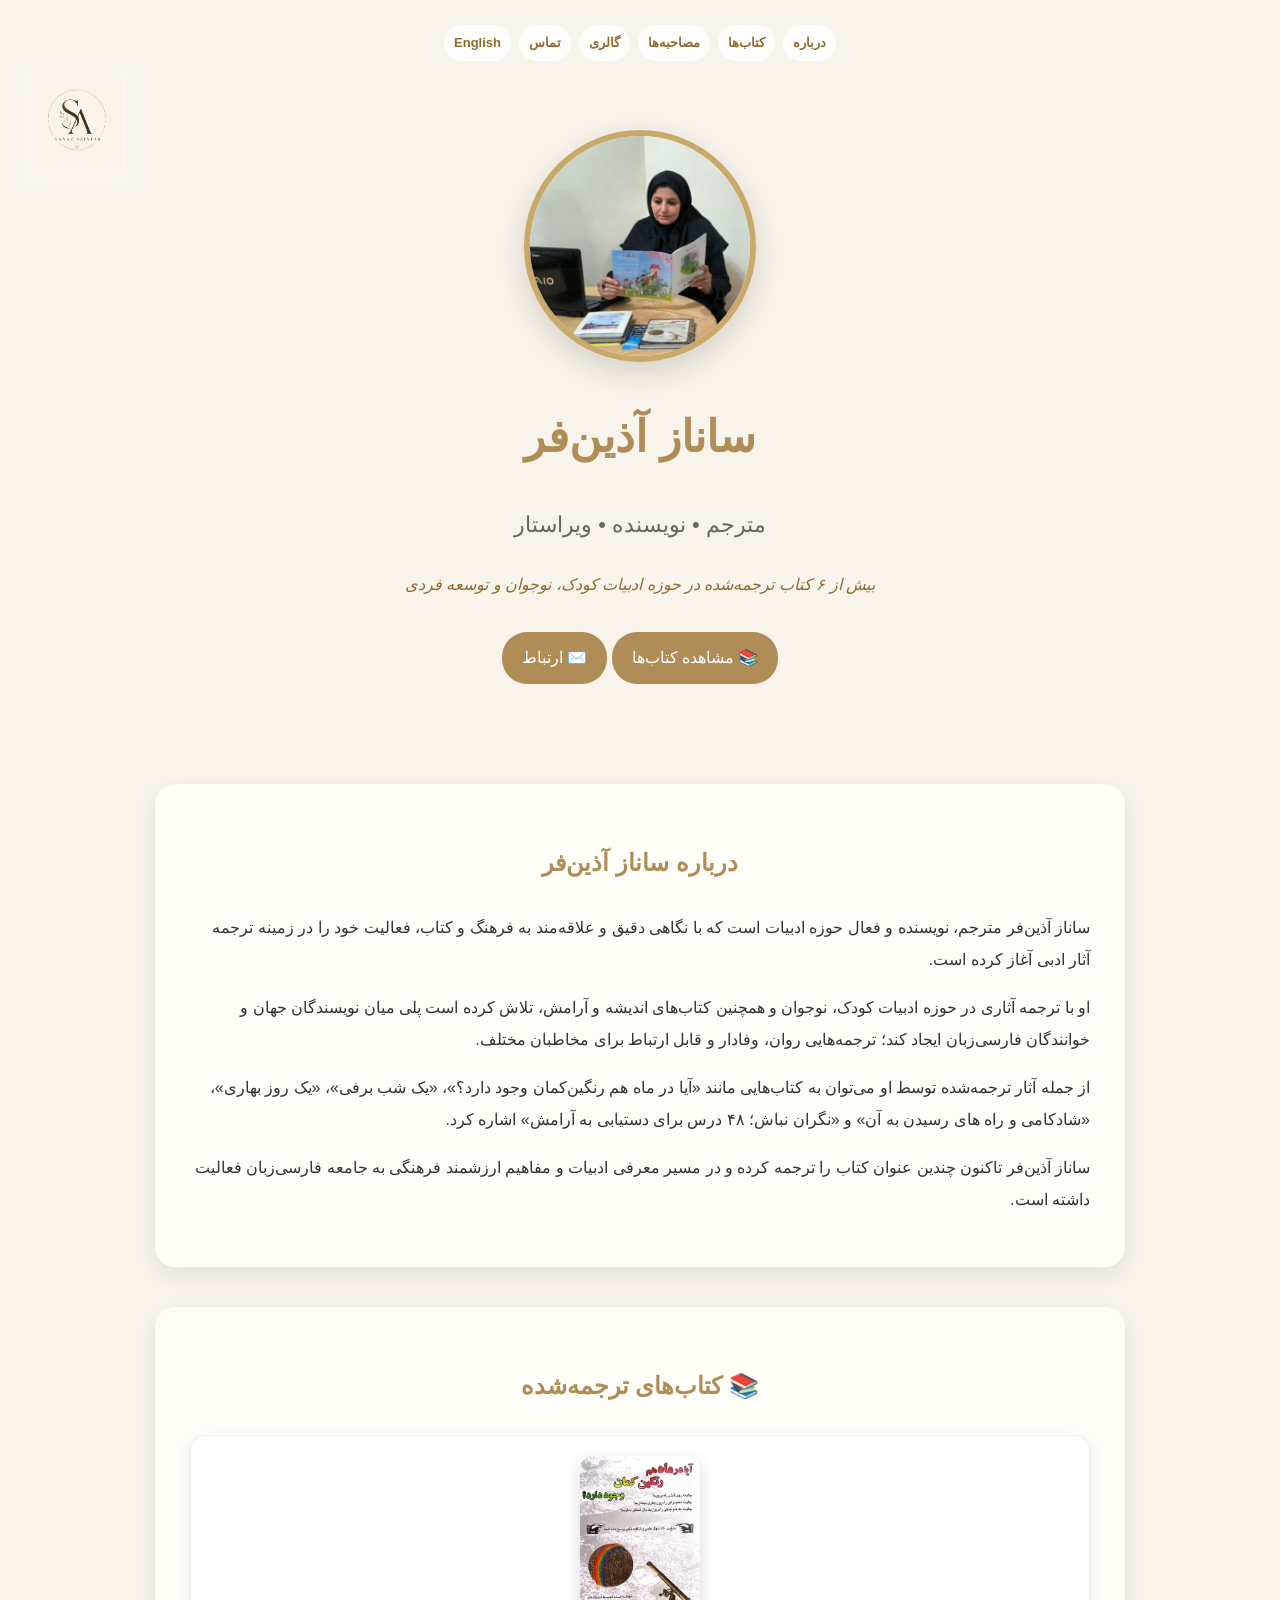
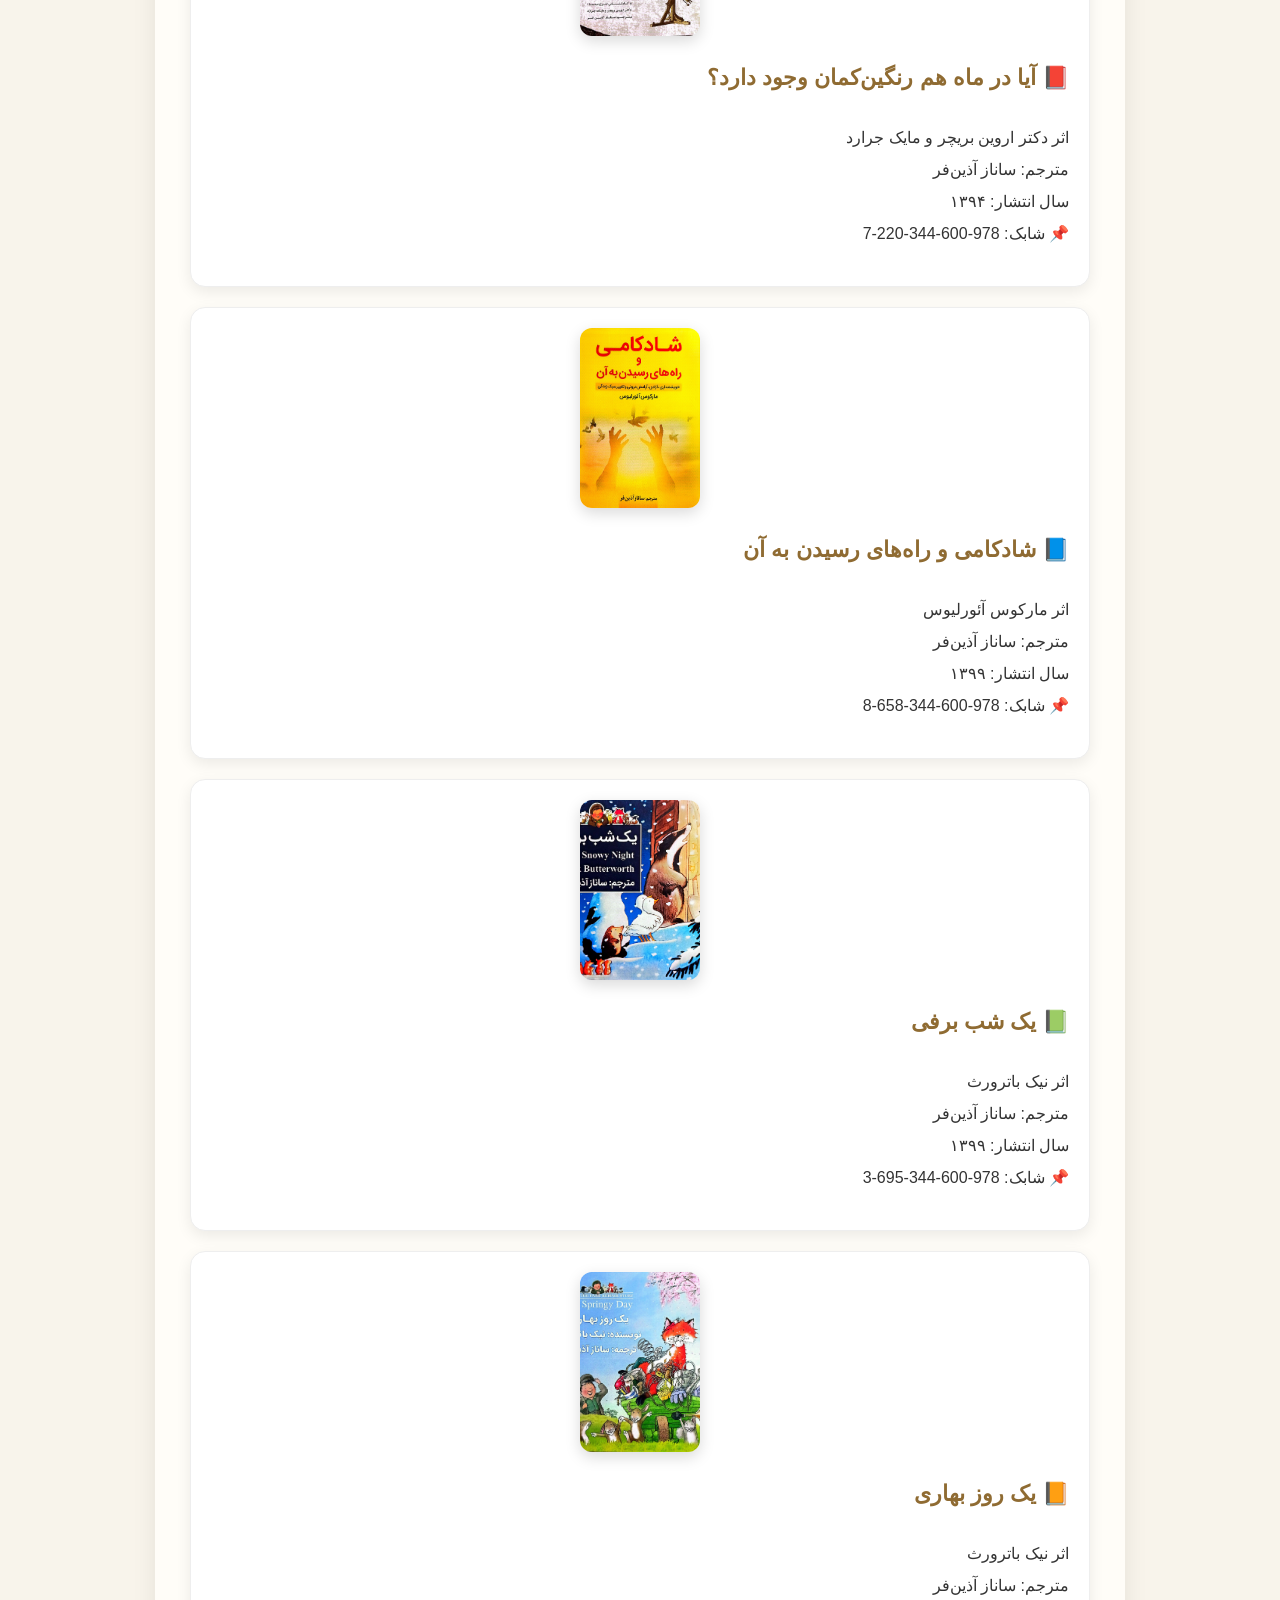
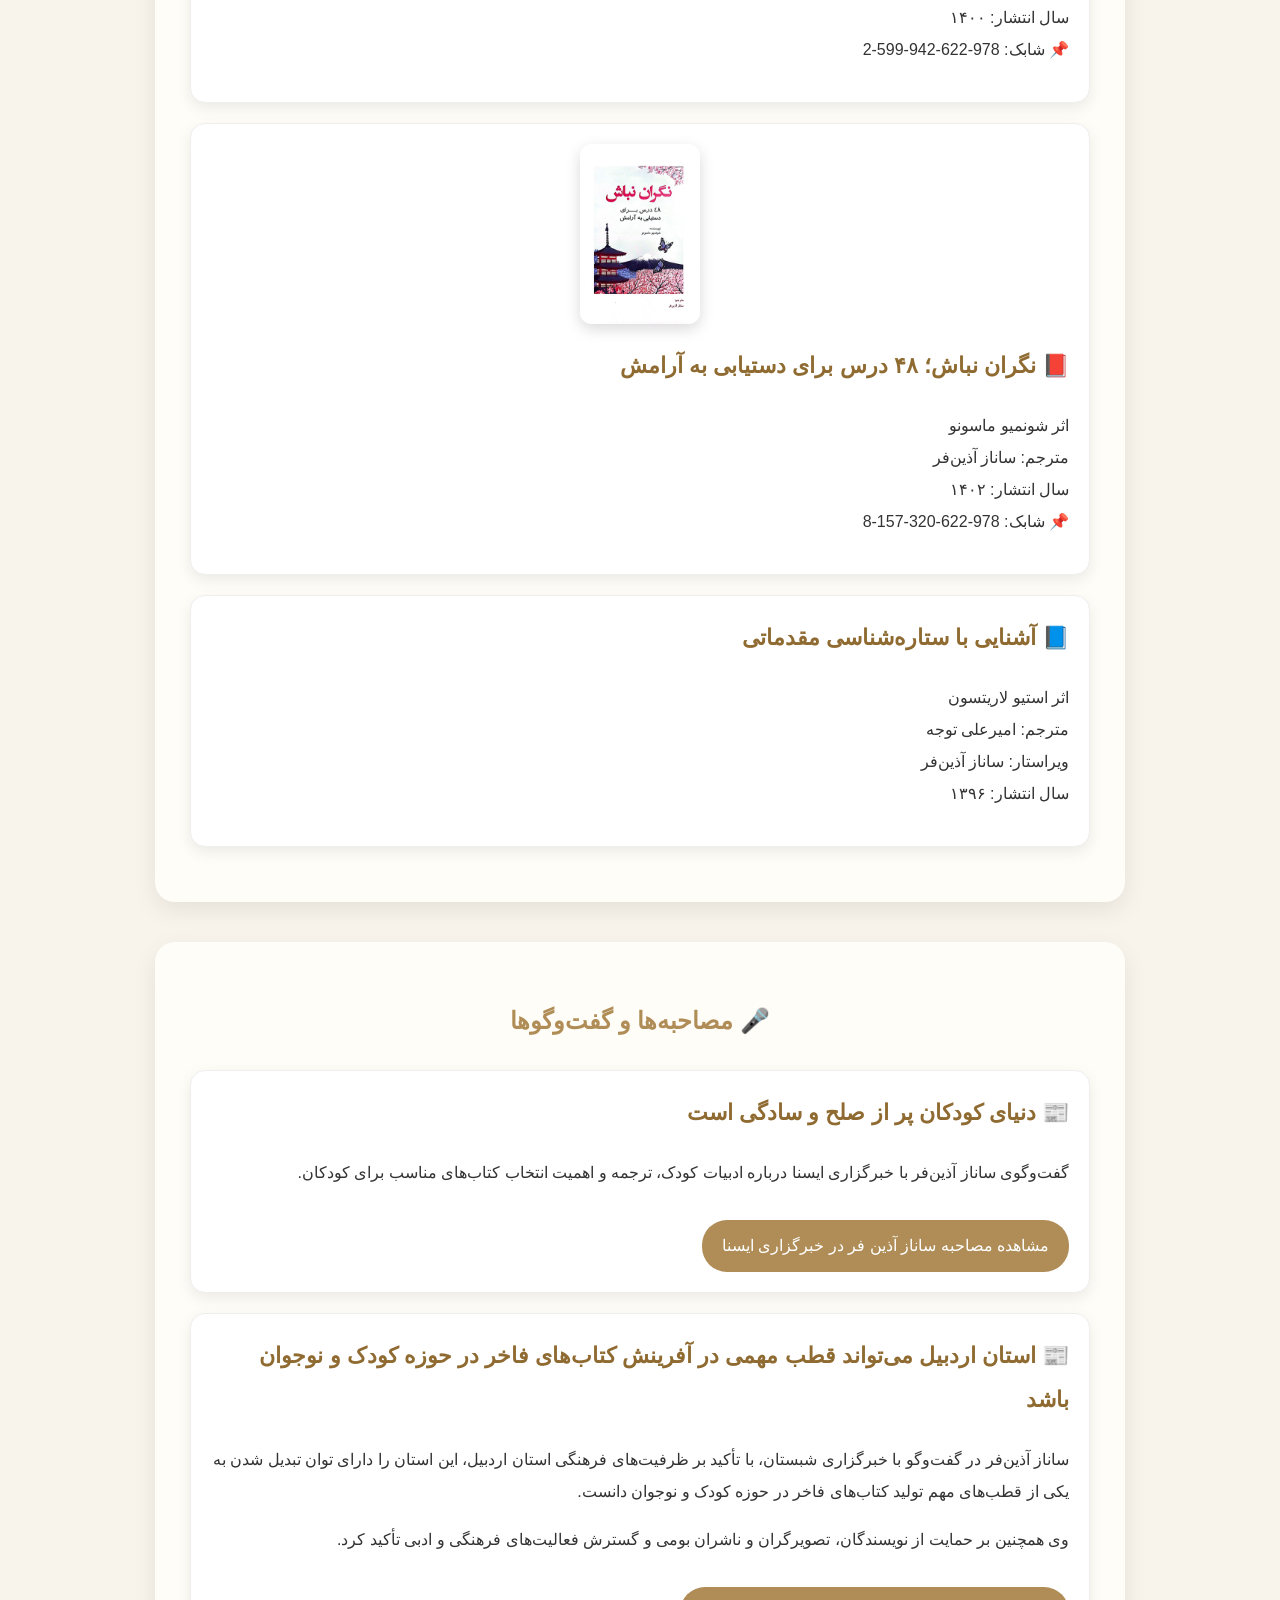
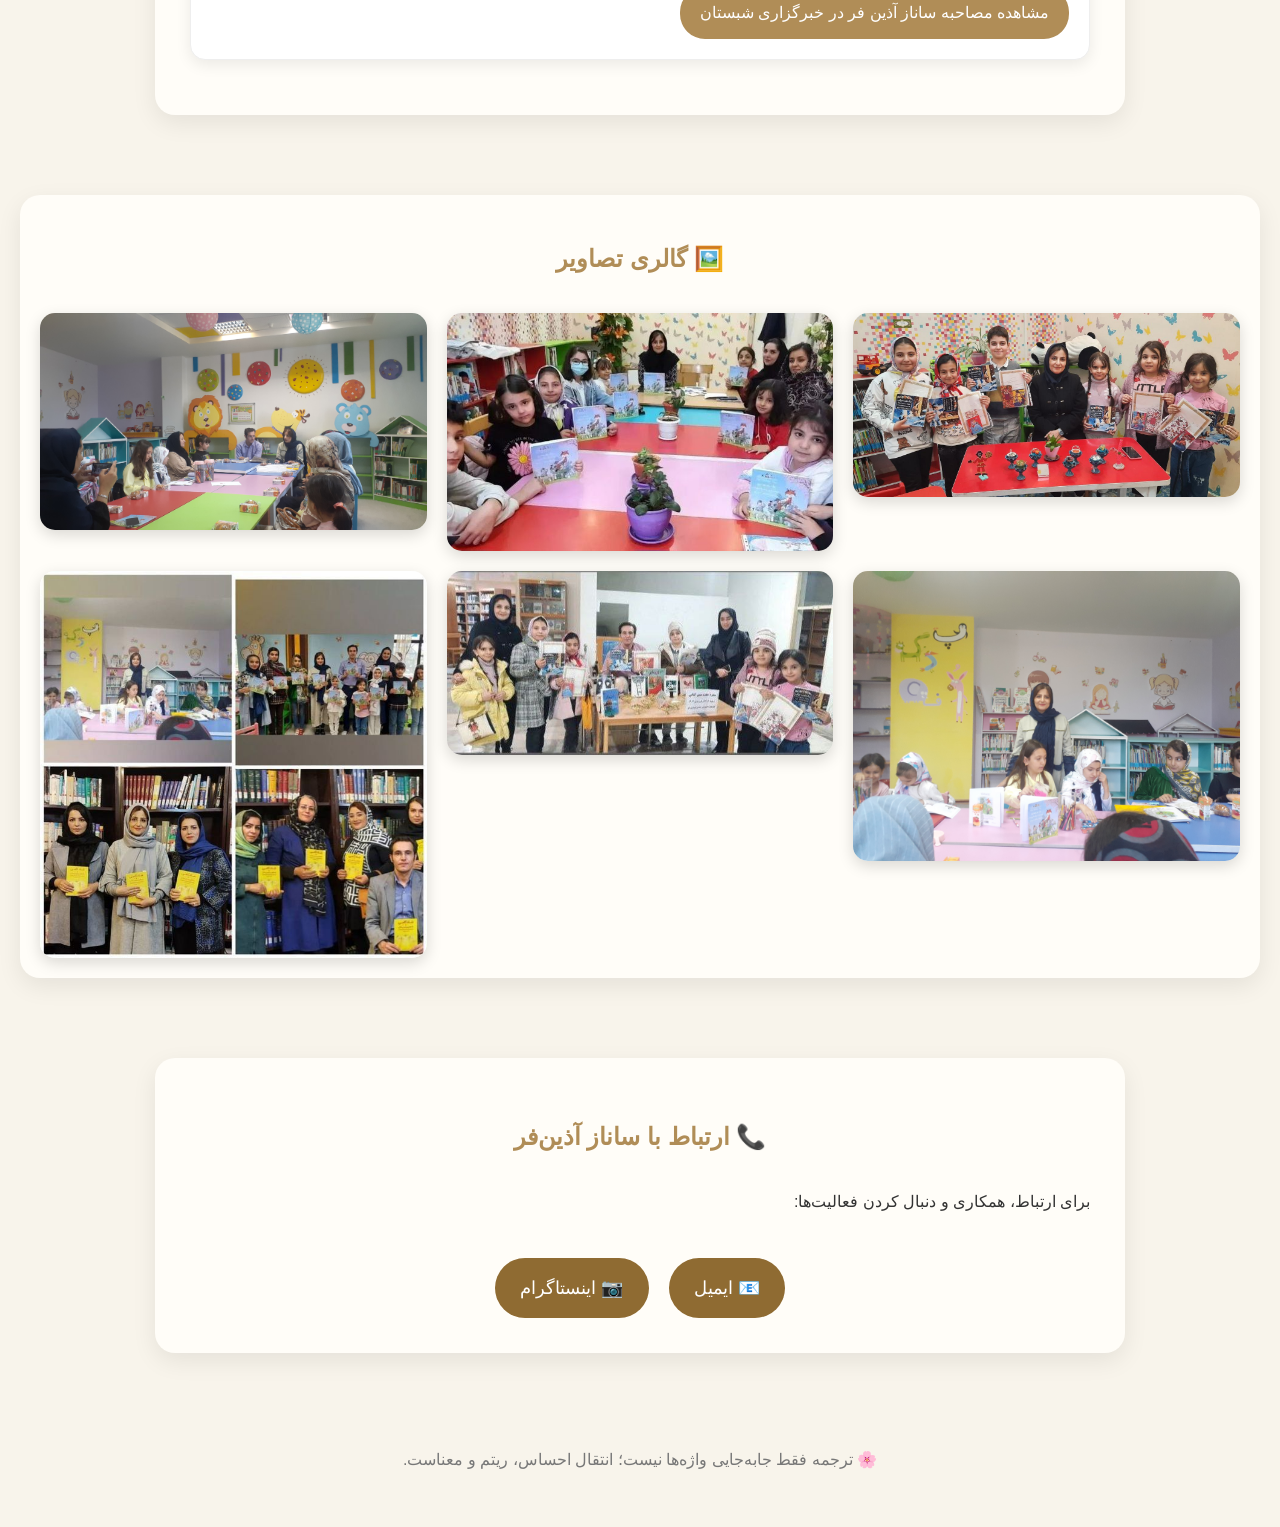
==== commit abfd88f2: "Update index.html" ====
--- a/index.html
+++ b/index.html
@@ -41,20 +41,26 @@
 <a href="#contact">تماس</a>
   <a href="en/index.html">English</a>
 </nav>
-<header>
-
-<img src="sanaz.jpg" class="profile" alt="ساناز آذین‌فر مترجم و نویسنده">
+
+  <header>
+
+<img src="sanaz.jpg" class="profile" alt="ساناز آذین‌فر">
 
 <h1>ساناز آذین‌فر</h1>
 
-<p class="job">مترجم و نویسنده</p>
+<p class="job">مترجم • نویسنده • ویراستار</p>
 
 <p class="quote">
-«ترجمه، ادبیات ملی را جهانی می‌کند.»
-</p>
+بیش از ۶ کتاب ترجمه‌شده در حوزه ادبیات کودک، نوجوان و توسعه فردی
+</p>
+
+<div class="hero-buttons">
+<a href="#books">📚 مشاهده کتاب‌ها</a>
+<a href="#contact">✉️ ارتباط</a>
+</div>
 
 </header>
-
+  
 <section id="about">
 <h2>درباره ساناز آذین‌فر</h2>
 
--- a/style.css
+++ b/style.css
@@ -6,12 +6,12 @@
 }
 body{
     margin:0;
+    padding-top:70px;
     background:#f8f4eb;
     color:#333;
-    font-family:Tahoma,sans-serif;
-    line-height:1.9;
-}
-
+    font-family:'Vazirmatn',sans-serif;
+    line-height:2;
+}
 header{
     text-align:center;
     padding:60px 20px;
@@ -125,14 +125,7 @@
 }
 
 }
-.book-img{
-    width:120px !important;
-    max-width:120px !important;
-    height:auto !important;
-    display:block !important;
-    margin:20px auto !important;
-    border-radius:12px;
-}
+
 .book{
     border:1px solid #eee;
 }
@@ -267,6 +260,4 @@
     background:#c8a96a;
     transform:scale(1.05);
 }
-body{
-    padding-top:70px;
-}
+
